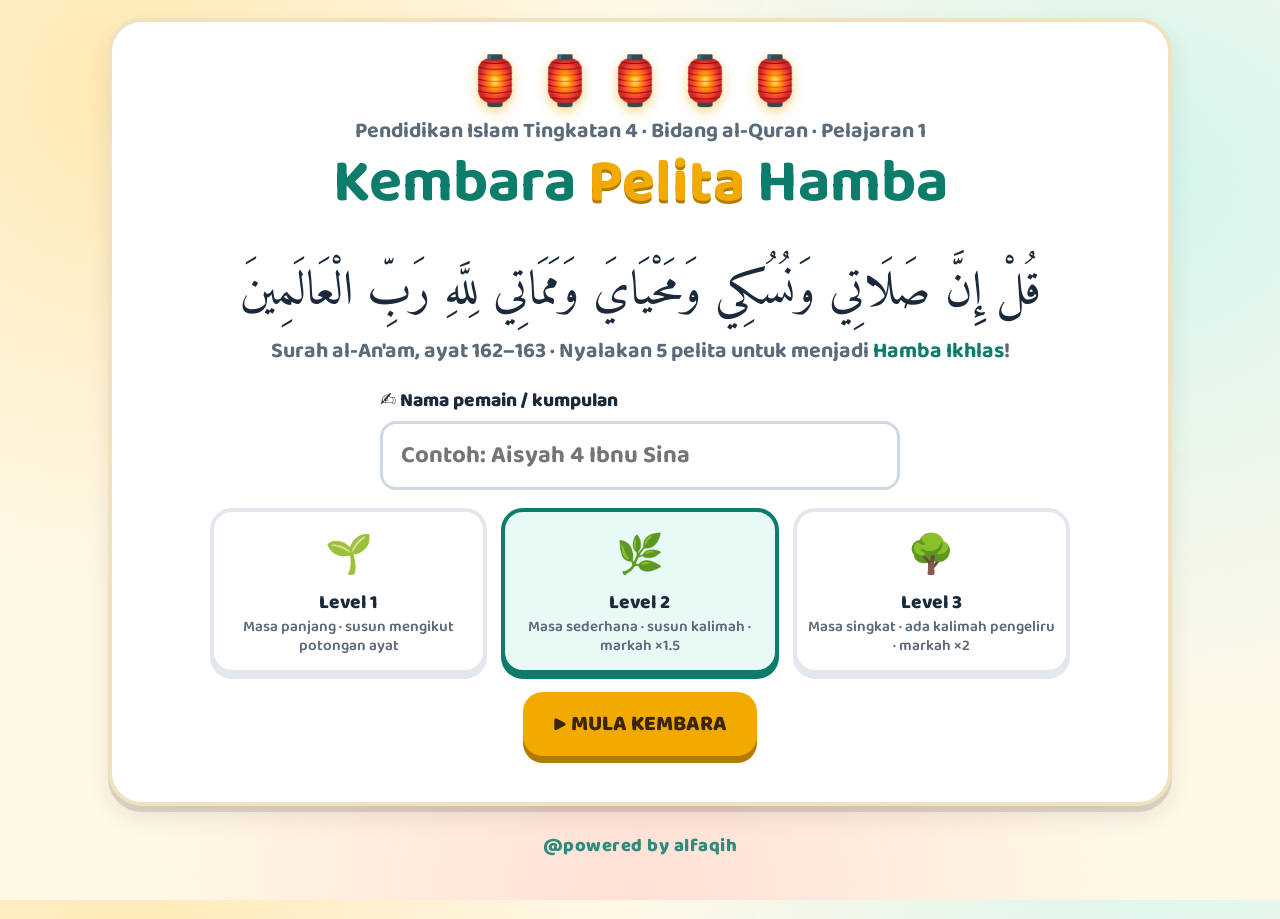
==== p1/index.html @ 35ffc921 "Tambah game P1: Kembara Pelita Hamba (Surah al-An'am 162-163) Co-Authored-By: Claude Opus 5.5 <norep" ====
<!DOCTYPE html>
<html lang="ms">
<head>
<meta charset="UTF-8">
<meta name="viewport" content="width=device-width, initial-scale=1">
<title>Kembara Pelita Hamba – P1 Surah al-An'am 162-163</title>
<link rel="preconnect" href="https://fonts.googleapis.com">
<link rel="preconnect" href="https://fonts.gstatic.com" crossorigin>
<link href="https://fonts.googleapis.com/css2?family=Amiri+Quran&family=Amiri:wght@400;700&family=Baloo+2:wght@500;700;800&display=swap" rel="stylesheet">
<style>
:root{
  --bg:#FFF8E7; --ink:#1B2A3A; --teal:#0E7C6B; --teal2:#12A38C; --gold:#F2A900; --gold2:#FFD45C;
  --red:#E0473C; --green:#22A55A; --blue:#2D6CDF; --purple:#7B4FD6; --card:#FFFFFF; --muted:#5B6B7B;
  --shadow:0 6px 0 rgba(0,0,0,.12), 0 12px 24px rgba(0,0,0,.08);
}
*{box-sizing:border-box;-webkit-tap-highlight-color:transparent}
html,body{margin:0;height:100%}
body{
  font-family:'Baloo 2',system-ui,sans-serif; color:var(--ink); font-size:22px; line-height:1.35;
  background:
    radial-gradient(circle at 10% 10%, #FFE9B3 0, transparent 35%),
    radial-gradient(circle at 90% 20%, #D5F5EE 0, transparent 40%),
    radial-gradient(circle at 50% 100%, #FFE0D6 0, transparent 45%), var(--bg);
  min-height:100vh; overflow-x:hidden;
}
.ar{font-family:'Amiri Quran','Amiri',serif; direction:rtl; line-height:2.1}
button{font-family:inherit;cursor:pointer;border:none}
.wrap{max-width:1100px;margin:0 auto;padding:18px 18px 60px}
.screen{display:none;animation:pop .35s ease}
.screen.on{display:block}
@keyframes pop{from{opacity:0;transform:translateY(14px) scale(.98)}to{opacity:1;transform:none}}

/* HUD */
.hud{display:flex;gap:12px;align-items:center;justify-content:space-between;flex-wrap:wrap;
  background:var(--card);border-radius:22px;padding:10px 16px;box-shadow:var(--shadow);margin-bottom:18px;border:3px solid #F0E2BF}
.hud .chip{display:flex;align-items:center;gap:8px;font-weight:800;font-size:1.05rem;background:#FFF3D1;border-radius:14px;padding:6px 14px}
.hud .chip.t{background:#DDF6F1;color:var(--teal)}
.iconbtn{background:#EEF2F6;border-radius:14px;padding:8px 14px;font-size:1.05rem;font-weight:700;color:var(--ink)}
.iconbtn:hover{background:#E2E8EF}

/* Big buttons */
.btn{display:inline-flex;align-items:center;justify-content:center;gap:10px;font-size:1.35rem;font-weight:800;
  padding:14px 30px;border-radius:20px;color:#fff;background:var(--teal);box-shadow:0 7px 0 #075B4E;transition:transform .1s, box-shadow .1s;min-height:64px}
.btn:active{transform:translateY(5px);box-shadow:0 2px 0 #075B4E}
.btn.gold{background:var(--gold);color:#3A2600;box-shadow:0 7px 0 #B07B00}
.btn.gold:active{box-shadow:0 2px 0 #B07B00}
.btn.ghost{background:#fff;color:var(--teal);box-shadow:0 7px 0 #CFE3DF;border:3px solid var(--teal)}
.btn:disabled{opacity:.45;cursor:not-allowed}

/* Title */
.title-card{text-align:center;background:var(--card);border-radius:34px;padding:30px 22px;box-shadow:var(--shadow);border:4px solid #F0E2BF;position:relative;overflow:hidden}
.title-card h1{font-size:clamp(2.2rem,6vw,3.8rem);margin:.1em 0;line-height:1.05;color:var(--teal)}
.title-card h1 span{color:var(--gold);text-shadow:0 3px 0 #B07B00}
.title-card .sub{font-size:1.35rem;color:var(--muted);font-weight:700}
.title-card .ayah{font-size:clamp(2rem,4.8vw,3rem);color:var(--ink);margin:10px 0}
.lanterns{font-size:3rem;letter-spacing:10px;filter:drop-shadow(0 4px 6px rgba(242,169,0,.5))}
.field{margin:20px auto 6px;max-width:520px;text-align:left}
.field label{font-weight:800;font-size:1.2rem}
.field input{width:100%;font-size:1.5rem;font-family:inherit;padding:12px 18px;border-radius:16px;border:3px solid #CFD8E3;margin-top:6px;font-weight:700}
.field input:focus{outline:none;border-color:var(--teal)}
.diffs{display:grid;grid-template-columns:repeat(3,1fr);gap:14px;margin:18px auto;max-width:860px}
.diff{background:#fff;border:4px solid #E3E8EE;border-radius:22px;padding:14px 10px;text-align:center;font-weight:800;font-size:1.2rem;color:var(--ink);box-shadow:0 5px 0 #E3E8EE}
.diff .em{font-size:2.4rem;display:block}
.diff small{display:block;font-weight:600;color:var(--muted);font-size:.95rem;line-height:1.25}
.diff.sel{border-color:var(--teal);background:#E7FAF6;box-shadow:0 5px 0 var(--teal)}
@media(max-width:640px){.diffs{grid-template-columns:1fr}}

/* Map */
.map{position:relative;background:linear-gradient(180deg,#E9FBF7,#FFF5DA);border-radius:34px;box-shadow:var(--shadow);border:4px solid #F0E2BF;padding:20px;min-height:560px;overflow:hidden}
.map h2{text-align:center;margin:0 0 4px;font-size:2rem;color:var(--teal)}
.map .hint{text-align:center;color:var(--muted);font-weight:700;margin:0 0 8px}
.map svg.path{position:absolute;inset:0;width:100%;height:100%;pointer-events:none}
.nodes{position:relative;height:470px}
.node{position:absolute;transform:translate(-50%,-50%);display:flex;flex-direction:column;align-items:center;gap:4px;background:none;color:var(--ink);width:170px}
.node .orb{width:104px;height:104px;border-radius:50%;display:grid;place-items:center;font-size:3rem;background:#fff;border:5px solid #CBD5E1;box-shadow:0 6px 0 #CBD5E1;transition:transform .2s}
.node:hover .orb{transform:scale(1.07)}
.node.open .orb{border-color:var(--gold);box-shadow:0 6px 0 #B07B00, 0 0 0 10px rgba(242,169,0,.18);animation:breathe 2s infinite}
.node.done .orb{border-color:var(--teal);box-shadow:0 6px 0 #075B4E, 0 0 30px 8px rgba(255,212,92,.85);background:radial-gradient(circle,#FFF4C2,#FFD45C)}
.node.lock{opacity:.55;cursor:not-allowed}
.node .nm{font-weight:800;font-size:1.05rem;background:#fff;padding:2px 12px;border-radius:12px;box-shadow:0 3px 0 rgba(0,0,0,.08);text-align:center;line-height:1.2}
.node .st{font-size:1.25rem;letter-spacing:2px;color:var(--gold);text-shadow:0 2px 0 #B07B00;min-height:1.4em}
@keyframes breathe{50%{box-shadow:0 6px 0 #B07B00, 0 0 0 18px rgba(242,169,0,.08)}}
.mapbar{display:flex;gap:12px;justify-content:center;flex-wrap:wrap;margin-top:16px}

/* Panels */
.panel{background:var(--card);border-radius:30px;box-shadow:var(--shadow);border:4px solid #F0E2BF;padding:24px}
.panel h2{margin:0 0 6px;font-size:2rem;color:var(--teal)}
.lvhead{display:flex;justify-content:space-between;align-items:center;gap:10px;flex-wrap:wrap;margin-bottom:12px}
.lvhead .tag{background:var(--teal);color:#fff;border-radius:14px;padding:4px 14px;font-weight:800}
.prog{flex:1;min-width:160px;height:20px;background:#EEF2F6;border-radius:12px;overflow:hidden}
.prog>i{display:block;height:100%;background:linear-gradient(90deg,var(--teal2),var(--gold));width:0;transition:width .3s}
.timer{height:16px;border-radius:10px;background:#EEF2F6;overflow:hidden;margin:6px 0 14px}
.timer>i{display:block;height:100%;background:var(--green);width:100%}
.timer.warn>i{background:var(--red)}
.combo{font-weight:800;color:#C2410C;font-size:1.2rem}
.lives{font-size:1.6rem;letter-spacing:3px}

/* Level 1 */
.target{direction:rtl;display:flex;flex-wrap:wrap;gap:10px;justify-content:center;min-height:110px;padding:14px;border-radius:22px;background:#F2FBF9;border:3px dashed var(--teal2);margin:10px 0 18px}
.slot{min-width:80px;min-height:78px;border-radius:16px;border:3px dashed #A7D9CF;display:grid;place-items:center;padding:0 10px}
.slot.fill{border:3px solid var(--teal);background:#fff;animation:pop .25s}
.pool{direction:rtl;display:flex;flex-wrap:wrap;gap:12px;justify-content:center}
.tile{font-family:'Amiri Quran','Amiri',serif;font-size:clamp(1.8rem,4vw,2.6rem);background:#fff;color:var(--ink);border:3px solid #E3D6B3;border-radius:18px;padding:4px 18px;box-shadow:0 6px 0 #E3D6B3;min-height:78px;line-height:1.9}
.tile:active{transform:translateY(4px);box-shadow:0 2px 0 #E3D6B3}
.tile.used{visibility:hidden}
.shake{animation:shake .4s}
@keyframes shake{20%,60%{transform:translateX(-10px)}40%,80%{transform:translateX(10px)}}
.wrongflash{background:#FFE1DE!important;border-color:var(--red)!important}
.meaning{background:#FFF3D1;border-radius:18px;padding:14px 18px;font-weight:700;font-size:1.3rem;text-align:center;margin-top:12px}

/* Level 2 memory */
.grid{display:grid;grid-template-columns:repeat(4,1fr);gap:14px}
@media(max-width:760px){.grid{grid-template-columns:repeat(3,1fr)}}
.mcard{perspective:900px;min-height:150px;background:none;padding:0}
.mcard .in{position:relative;width:100%;height:100%;min-height:150px;transition:transform .45s;transform-style:preserve-3d}
.mcard.flip .in{transform:rotateY(180deg)}
.mcard .f,.mcard .b{position:absolute;inset:0;border-radius:20px;backface-visibility:hidden;display:grid;place-items:center;padding:8px;box-shadow:0 6px 0 rgba(0,0,0,.12)}
.mcard .f{background:linear-gradient(135deg,var(--teal),#0B5E52);color:var(--gold2);font-size:3rem;border:4px solid #0B5E52}
.mcard .b{transform:rotateY(180deg);background:#fff;border:4px solid #E3D6B3;color:var(--ink);text-align:center}
.mcard .b.ar{font-size:clamp(1.5rem,3vw,2.1rem)}
.mcard .b.ms{font-size:clamp(1rem,1.9vw,1.2rem);font-weight:800;line-height:1.25}
.mcard.match .b{background:#E5F8EC;border-color:var(--green);animation:glow 1s}
@keyframes glow{50%{box-shadow:0 0 0 10px rgba(34,165,90,.25)}}

/* Quiz */
.qbox{background:#F6F9FC;border-radius:24px;padding:20px;border:3px solid #E3E8EE;margin-bottom:16px;text-align:center}
.qbox .q{font-size:clamp(1.4rem,3vw,1.9rem);font-weight:800}
.qbox .qa{font-size:clamp(2rem,5vw,3.2rem);margin-top:8px}
.blank{display:inline-block;min-width:110px;border-bottom:5px solid var(--gold);margin:0 6px;color:var(--gold)}
.opts{display:grid;grid-template-columns:1fr 1fr;gap:14px}
@media(max-width:640px){.opts{grid-template-columns:1fr}}
.opt{background:#fff;border:4px solid #DCE3EA;border-radius:20px;padding:14px 18px;font-size:clamp(1.2rem,2.4vw,1.5rem);font-weight:800;color:var(--ink);box-shadow:0 6px 0 #DCE3EA;text-align:left;display:flex;gap:12px;align-items:center;min-height:76px}
.opt .k{flex:none;width:44px;height:44px;border-radius:12px;display:grid;place-items:center;color:#fff;font-size:1.3rem}
.opt:nth-child(1) .k{background:var(--blue)}.opt:nth-child(2) .k{background:var(--purple)}.opt:nth-child(3) .k{background:#D9480F}.opt:nth-child(4) .k{background:#0B7285}
.opt.ar{font-family:'Amiri Quran','Amiri',serif;font-size:clamp(1.8rem,4vw,2.5rem);justify-content:center;font-weight:400}
.opt.ar .k{font-family:'Baloo 2',sans-serif}
.opt.ok{background:#E5F8EC;border-color:var(--green);box-shadow:0 6px 0 var(--green)}
.opt.no{background:#FFE6E3;border-color:var(--red);box-shadow:0 6px 0 var(--red)}
.opt:disabled{cursor:default}
.tf{display:grid;grid-template-columns:1fr 1fr;gap:18px}
.tf .opt{justify-content:center;font-size:2rem;min-height:110px;color:#fff;border:none}
.tf .opt.b{background:var(--green);box-shadow:0 8px 0 #157A40}
.tf .opt.s{background:var(--red);box-shadow:0 8px 0 #A52A21}
.tf .opt.dim{opacity:.35}
.tf .opt.ring{outline:6px solid var(--gold);outline-offset:4px}
.feedback{margin-top:16px;border-radius:20px;padding:14px 18px;font-weight:700;font-size:1.2rem;display:none}
.feedback.show{display:block;animation:pop .3s}
.feedback.good{background:#E5F8EC;border:3px solid var(--green)}
.feedback.bad{background:#FFF0EE;border:3px solid var(--red)}
.center{text-align:center}
.mt{margin-top:16px}

/* Result */
.stars{font-size:4.2rem;letter-spacing:8px}
.stars span{display:inline-block;color:#D5DCE4;transition:.3s}
.stars span.on{color:var(--gold);text-shadow:0 4px 0 #B07B00;animation:starpop .5s both}
@keyframes starpop{0%{transform:scale(0) rotate(-90deg)}70%{transform:scale(1.35)}100%{transform:scale(1)}}
.bigscore{font-size:3rem;font-weight:800;color:var(--teal)}
.badge{display:inline-flex;align-items:center;gap:12px;background:linear-gradient(135deg,#FFF3D1,#FFE08A);border:3px solid var(--gold);border-radius:20px;padding:10px 20px;font-weight:800;font-size:1.25rem;margin:8px}
.badge .e{font-size:2.2rem}
.badges{display:flex;flex-wrap:wrap;justify-content:center}
.badge.lock{filter:grayscale(1);opacity:.45}

/* Review */
.rv{display:grid;grid-template-columns:1fr 1fr;gap:12px}
@media(max-width:700px){.rv{grid-template-columns:1fr}}
.rv .ar{font-size:2.2rem;text-align:center;background:#F2FBF9;border-radius:16px;padding:4px 10px}
.rv .ms{font-weight:700;font-size:1.2rem;display:flex;align-items:center;padding:6px 10px}
.inti{counter-reset:i;list-style:none;padding:0;display:grid;grid-template-columns:1fr 1fr;gap:10px}
@media(max-width:700px){.inti{grid-template-columns:1fr}}
.inti li{background:#FFF8E7;border-left:8px solid var(--gold);border-radius:14px;padding:10px 14px;font-weight:700;font-size:1.15rem}
.inti li::before{counter-increment:i;content:counter(i)". ";color:var(--teal);font-weight:800}

/* Certificate */
.cert{background:#fff;border-radius:30px;padding:30px;text-align:center;border:10px double var(--gold);box-shadow:var(--shadow);position:relative}
.cert h2{font-size:2.6rem;color:var(--teal);margin:0}
.cert .nm{font-size:clamp(2rem,6vw,3.4rem);font-weight:800;color:var(--ink);border-bottom:4px dotted var(--gold);display:inline-block;padding:0 20px;margin:8px 0}
.cert .rank{font-size:1.8rem;font-weight:800;color:#B07B00}
.lb{width:100%;border-collapse:collapse;font-size:1.15rem;margin-top:10px}
.lb th,.lb td{padding:8px;border-bottom:2px solid #EEF2F6;text-align:left}
.lb th{color:var(--muted)}

/* overlay toast */
.toast{position:fixed;left:50%;top:22%;transform:translate(-50%,-50%) scale(.6);font-size:clamp(2.4rem,7vw,4.4rem);font-weight:800;pointer-events:none;opacity:0;z-index:50;text-shadow:0 4px 0 rgba(0,0,0,.15);white-space:nowrap}
.toast.go{animation:toast 1s ease forwards}
@keyframes toast{0%{opacity:0;transform:translate(-50%,-50%) scale(.6)}25%{opacity:1;transform:translate(-50%,-50%) scale(1.1)}70%{opacity:1;transform:translate(-50%,-60%) scale(1)}100%{opacity:0;transform:translate(-50%,-90%) scale(.9)}}
#fx{position:fixed;inset:0;pointer-events:none;z-index:60}
.modal{position:fixed;inset:0;background:rgba(15,30,40,.55);display:none;place-items:center;z-index:40;padding:16px}
.modal.on{display:grid}
.pw{text-align:center;margin-top:28px;font-weight:800;font-size:1.15rem;color:var(--teal);letter-spacing:.5px;opacity:.85}
.modal .panel{max-width:820px;width:100%;max-height:90vh;overflow:auto}
</style>
</head>
<body>
<canvas id="fx"></canvas>
<div class="toast" id="toast"></div>

<div class="wrap">
  <!-- HUD -->
  <div class="hud" id="hud" style="display:none">
    <div class="chip">👤 <span id="hName">-</span></div>
    <div class="chip t" id="hDiff">-</div>
    <div class="chip">⭐ <span id="hStars">0</span>/15</div>
    <div class="chip">🏆 <span id="hScore">0</span></div>
    <div style="display:flex;gap:8px">
      <button class="iconbtn" id="sndBtn" title="Bunyi">🔊</button>
      <button class="iconbtn" id="homeBtn">🗺️ Peta</button>
    </div>
  </div>

  <!-- START -->
  <section class="screen on" id="sStart">
    <div class="title-card">
      <div class="lanterns">🏮🏮🏮🏮🏮</div>
      <div class="sub">Pendidikan Islam Tingkatan 4 · Bidang al-Quran · Pelajaran 1</div>
      <h1>Kembara <span>Pelita</span> Hamba</h1>
      <div class="ar ayah">قُلْ إِنَّ صَلَاتِي وَنُسُكِي وَمَحْيَايَ وَمَمَاتِي لِلَّهِ رَبِّ الْعَالَمِينَ</div>
      <div class="sub">Surah al-An'am, ayat 162–163 · Nyalakan 5 pelita untuk menjadi <b style="color:var(--teal)">Hamba Ikhlas</b>!</div>
      <div class="field">
        <label for="nameIn">✍️ Nama pemain / kumpulan</label>
        <input id="nameIn" maxlength="24" placeholder="Contoh: Aisyah 4 Ibnu Sina">
      </div>
      <div class="diffs" id="diffs">
        <button class="diff" data-d="H"><span class="em">🌱</span>Level 1<small>Masa panjang · susun mengikut potongan ayat</small></button>
        <button class="diff sel" data-d="S"><span class="em">🌿</span>Level 2<small>Masa sederhana · susun kalimah · markah ×1.5</small></button>
        <button class="diff" data-d="C"><span class="em">🌳</span>Level 3<small>Masa singkat · ada kalimah pengeliru · markah ×2</small></button>
      </div>
      <button class="btn gold" id="startBtn">▶ MULA KEMBARA</button>
      <div class="mt"><button class="btn ghost" id="resumeBtn" style="display:none">↻ Sambung permainan lama</button></div>
    </div>
  </section>

  <!-- MAP -->
  <section class="screen" id="sMap">
    <div class="map">
      <h2>🗺️ Peta Kembara Pelita</h2>
      <p class="hint">Sentuh pelita yang bercahaya untuk bermula. Dapat sekurang-kurangnya ⭐ untuk buka pelita seterusnya.</p>
      <svg class="path" viewBox="0 0 1000 600" preserveAspectRatio="none">
        <path d="M120 470 C 260 470, 260 300, 330 300 S 470 470, 520 470 S 640 170, 690 200 S 880 360, 880 160" fill="none" stroke="#F2A900" stroke-width="14" stroke-linecap="round" stroke-dasharray="4 26" opacity=".7"/>
      </svg>
      <div class="nodes" id="nodes"></div>
    </div>
    <div class="mapbar">
      <button class="btn ghost" id="reviewBtn">📖 Ulang Kaji Ayat</button>
      <button class="btn gold" id="certBtn" style="display:none">🎖️ Lihat Sijil</button>
      <button class="btn ghost" id="lbBtn">🏅 Papan Juara</button>
    </div>
  </section>

  <!-- INTRO -->
  <section class="screen" id="sIntro">
    <div class="panel center">
      <div style="font-size:4.5rem" id="iEmoji">🏮</div>
      <h2 id="iTitle">-</h2>
      <p style="font-size:1.35rem;font-weight:700;max-width:760px;margin:8px auto" id="iDesc">-</p>
      <div class="meaning" id="iRule" style="max-width:760px;margin:12px auto">-</div>
      <div class="mt" style="display:flex;gap:14px;justify-content:center;flex-wrap:wrap">
        <button class="btn ghost" onclick="go('sMap')">◀ Kembali</button>
        <button class="btn gold" id="iGo">▶ MULA!</button>
      </div>
    </div>
  </section>

  <!-- PLAY -->
  <section class="screen" id="sPlay">
    <div class="panel" id="play"></div>
  </section>

  <!-- RESULT -->
  <section class="screen" id="sResult">
    <div class="panel center">
      <h2 id="rTitle">Pelita Menyala!</h2>
      <div class="stars" id="rStars"><span>★</span><span>★</span><span>★</span></div>
      <div class="bigscore">+<span id="rScore">0</span> markah</div>
      <p style="font-weight:700;font-size:1.25rem" id="rAcc">-</p>
      <div class="badges" id="rBadge"></div>
      <p class="meaning" id="rMsg" style="max-width:760px;margin:12px auto">-</p>
      <div class="mt" style="display:flex;gap:14px;justify-content:center;flex-wrap:wrap">
        <button class="btn ghost" id="rRetry">↻ Cuba Lagi</button>
        <button class="btn gold" id="rNext">🗺️ Ke Peta</button>
      </div>
    </div>
  </section>

  <!-- CERT -->
  <section class="screen" id="sCert">
    <div class="cert">
      <div class="lanterns">🏮🏮🏮🏮🏮</div>
      <h2>SIJIL HAMBA IKHLAS</h2>
      <p style="font-size:1.3rem;font-weight:700;margin:6px 0">Dengan ini diakui bahawa</p>
      <div class="nm" id="cName">-</div>
      <p style="font-size:1.3rem;font-weight:700">telah menyalakan kelima-lima pelita<br>Pelajaran 1: Surah al-An'am, ayat 162–163</p>
      <div class="rank" id="cRank">-</div>
      <div class="stars" id="cStars" style="font-size:3rem"></div>
      <div class="bigscore"><span id="cScore">0</span> markah</div>
      <div class="badges" id="cBadges"></div>
      <div class="ar" style="font-size:2rem;margin-top:8px">اللَّهُمَّ أَعِنِّي عَلَى ذِكْرِكَ وَشُكْرِكَ وَحُسْنِ عِبَادَتِكَ</div>
      <p style="font-weight:700;color:var(--muted)">“Ya Allah, bantulah aku untuk mengingati-Mu, mensyukuri-Mu dan beribadat kepada-Mu dengan baik.” (Riwayat Abu Daud)</p>
      <div class="mt" style="display:flex;gap:14px;justify-content:center;flex-wrap:wrap">
        <button class="btn ghost" onclick="go('sMap')">🗺️ Ke Peta</button>
        <button class="btn gold" id="newGame">🔁 Pemain Baharu</button>
      </div>
    </div>
  </section>
  <footer class="pw">@powered by alfaqih</footer>
</div>

<!-- Review modal -->
<div class="modal" id="mReview"><div class="panel">
  <div class="lvhead"><h2>📖 Ulang Kaji: Surah al-An'am 162–163</h2><button class="iconbtn" onclick="closeM('mReview')">✖ Tutup</button></div>
  <div class="rv" id="rvList"></div>
  <h2 class="mt" style="font-size:1.6rem">💡 Inti Sari Ayat</h2>
  <ol class="inti" id="intiList"></ol>
  <h2 class="mt" style="font-size:1.6rem">🔭 Spektrum Ilmu</h2>
  <p style="font-weight:700">• Sunat membaca <b>doa iftitah</b> dalam solat. Saidina <b>Ali bin Abu Talib</b> meriwayatkan bahawa Rasulullah ﷺ membaca doa yang mengandungi ayat ini apabila berdiri untuk solat (Riwayat Muslim).<br>
  • <b>Ibnu Umar</b> meriwayatkan seorang sahabat mengucapkan <span class="ar" style="font-size:1.4rem">اللهُ أَكْبَرُ كَبِيرًا، وَالْحَمْدُ لِلَّهِ كَثِيرًا، وَسُبْحَانَ اللهِ بُكْرَةً وَأَصِيلًا</span> lalu Rasulullah ﷺ bersabda: “Pintu-pintu langit dibuka kerana kalimah itu.” Ibnu Umar tidak pernah meninggalkannya sejak itu (Riwayat Muslim).</p>
  <h2 class="mt" style="font-size:1.6rem">🤲 Amalan</h2>
  <p style="font-weight:700">Doa supaya ditetapkan iman: <span class="ar" style="font-size:1.6rem">اللَّهُمَّ أَعِنِّي عَلَى ذِكْرِكَ وَشُكْرِكَ وَحُسْنِ عِبَادَتِكَ</span><br>“Ya Allah, bantulah aku untuk mengingati-Mu, mensyukuri-Mu dan beribadat kepada-Mu dengan baik.” (Riwayat Abu Daud)</p>
</div></div>

<!-- Leaderboard modal -->
<div class="modal" id="mLb"><div class="panel">
  <div class="lvhead"><h2>🏅 Papan Juara (peranti ini)</h2><button class="iconbtn" onclick="closeM('mLb')">✖ Tutup</button></div>
  <table class="lb"><thead><tr><th>#</th><th>Nama</th><th>Level</th><th>⭐</th><th>Markah</th></tr></thead><tbody id="lbBody"></tbody></table>
  <p style="color:var(--muted);font-weight:600">Papan juara disimpan dalam pelayar peranti ini sahaja.</p>
</div></div>

<script>
/* ================== KANDUNGAN (Buku Teks PI Tingkatan 4, Pelajaran 1) ================== */
const POT = [
  {ar:'قُلْ إِنَّ صَلَاتِي وَنُسُكِي', ms:'Katakanlah: Sesungguhnya solatku dan ibadatku', ay:162},
  {ar:'وَمَحْيَايَ وَمَمَاتِي', ms:'hidupku dan matiku', ay:162},
  {ar:'لِلَّهِ رَبِّ الْعَالَمِينَ', ms:'hanyalah untuk Allah, Tuhan yang mentadbir sekalian alam', ay:162},
  {ar:'لَا شَرِيكَ لَهُ', ms:'Tiadalah sekutu bagi-Nya', ay:163},
  {ar:'وَبِذَٰلِكَ أُمِرْتُ', ms:'dan dengan yang demikian sahaja aku diperintahkan', ay:163},
  {ar:'وَأَنَا أَوَّلُ الْمُسْلِمِينَ', ms:'dan aku ialah orang Islam yang awal pertama berserah diri kepada Allah', ay:163},
];
const AYAT = {
  162:{words:['قُلْ','إِنَّ','صَلَاتِي','وَنُسُكِي','وَمَحْيَايَ','وَمَمَاتِي','لِلَّهِ','رَبِّ','الْعَالَمِينَ'], decoy:['وَصِيَامِي','لِلنَّاسِ'],
       ms:'Katakanlah: Sesungguhnya solatku dan ibadatku, hidupku dan matiku hanyalah untuk Allah, Tuhan yang mentadbir sekalian alam.'},
  163:{words:['لَا','شَرِيكَ','لَهُ','وَبِذَٰلِكَ','أُمِرْتُ','وَأَنَا','أَوَّلُ','الْمُسْلِمِينَ'], decoy:['وَلَدَ','الْمُؤْمِنِينَ'],
       ms:'Tiadalah sekutu bagi-Nya; dan dengan yang demikian sahaja aku diperintahkan, dan aku ialah orang Islam yang awal pertama berserah diri kepada Allah.'}
};
const INTI = [
  'Solat ialah tunggak kepada segala amalan seseorang Muslim.',
  'Segala ibadat yang dilakukan perlu mengikut syariat Nabi Muhammad ﷺ.',
  'Kehidupan di dunia perlu dipenuhi dengan melaksanakan perintah Allah dan Rasulullah ﷺ supaya bahagia di dunia dan di akhirat.',
  'Menyerahkan segala urusan kehidupan dan selepas kematian kepada Allah.',
  'Keikhlasan ialah faktor utama segala ibadat diterima oleh Allah.',
  'Umat Islam wajib menjauhi syirik kerana syirik merupakan larangan Allah.',
  'Umat Islam wajib memohon hajat kepada Allah kerana Dia ialah Tuhan sekalian alam.'
];
const TF = [
  {t:'Solat ialah tunggak kepada segala amalan seseorang Muslim.',a:true,ex:'Benar – inti sari pertama ayat ini.'},
  {t:'Segala ibadat perlu dilakukan mengikut syariat Nabi Muhammad ﷺ.',a:true,ex:'Benar – ibadat mesti mengikut cara yang diajar oleh Rasulullah ﷺ.'},
  {t:'Ibadat boleh dilakukan mengikut cara sendiri asalkan niatnya baik.',a:false,ex:'Salah – ibadat perlu mengikut syariat Nabi Muhammad ﷺ.'},
  {t:'Kehidupan di dunia perlu dipenuhi dengan melaksanakan perintah Allah dan Rasul supaya bahagia di dunia dan akhirat.',a:true,ex:'Benar – inti sari ketiga.'},
  {t:'Keikhlasan tidak penting asalkan ibadat dilakukan dengan banyak.',a:false,ex:'Salah – keikhlasan ialah faktor utama ibadat diterima oleh Allah.'},
  {t:'Umat Islam wajib menjauhi syirik kerana syirik merupakan larangan Allah.',a:true,ex:'Benar – “لَا شَرِيكَ لَهُ”: tiada sekutu bagi-Nya.'},
  {t:'Seseorang boleh memohon hajat kepada selain Allah jika dalam keadaan terdesak.',a:false,ex:'Salah – umat Islam wajib memohon hajat kepada Allah, Tuhan sekalian alam.'},
  {t:'Kita perlu menyerahkan segala urusan kehidupan dan selepas kematian kepada Allah.',a:true,ex:'Benar – “hidupku dan matiku hanyalah untuk Allah”.'},
  {t:'Ayat 162–163 Surah al-An\'am terkandung dalam doa iftitah yang dibaca dalam solat.',a:true,ex:'Benar – rujuk Spektrum Ilmu: sunat membaca doa iftitah dalam solat.'},
  {t:'Ayat ini menyatakan hidup dan mati manusia adalah untuk mengejar harta dunia.',a:false,ex:'Salah – hidup dan mati hanyalah untuk Allah, Tuhan sekalian alam.'},
  {t:'Hadis tentang doa iftitah dalam Spektrum Ilmu diriwayatkan oleh Saidina Ali bin Abu Talib.',a:true,ex:'Benar – riwayat Ali bin Abu Talib (Riwayat Muslim).'},
  {t:'“لَا شَرِيكَ لَهُ” bermaksud “Tuhan yang mentadbir sekalian alam”.',a:false,ex:'Salah – maksudnya “Tiadalah sekutu bagi-Nya”.'},
];
const FILL = [
  {pre:'قُلْ إِنَّ صَلَاتِي وَ',post:'',a:'نُسُكِي',o:['نُسُكِي','صِيَامِي','مَالِي','عِلْمِي'],h:'…solatku dan ibadatku'},
  {pre:'قُلْ إِنَّ',post:'وَنُسُكِي',a:'صَلَاتِي',o:['صَلَاتِي','زَكَاتِي','دُعَائِي','قِرَاءَتِي'],h:'Sesungguhnya solatku…'},
  {pre:'وَمَحْيَايَ وَ',post:'',a:'مَمَاتِي',o:['مَمَاتِي','حَيَاتِي','مَنَامِي','مَالِي'],h:'hidupku dan matiku'},
  {pre:'لِلَّهِ',post:'الْعَالَمِينَ',a:'رَبِّ',o:['رَبِّ','مَلِكِ','إِلَٰهِ','نُورِ'],h:'Tuhan yang mentadbir sekalian alam'},
  {pre:'لَا',post:'لَهُ',a:'شَرِيكَ',o:['شَرِيكَ','وَلَدَ','مِثْلَ','كُفُوًا'],h:'Tiadalah sekutu bagi-Nya'},
  {pre:'وَبِذَٰلِكَ',post:'',a:'أُمِرْتُ',o:['أُمِرْتُ','أُرْسِلْتُ','خُلِقْتُ','هُدِيتُ'],h:'aku diperintahkan'},
  {pre:'وَأَنَا أَوَّلُ',post:'',a:'الْمُسْلِمِينَ',o:['الْمُسْلِمِينَ','الْمُؤْمِنِينَ','الصَّالِحِينَ','الْمُتَّقِينَ'],h:'orang Islam yang awal pertama'},
  {pre:'',post:'رَبِّ الْعَالَمِينَ',a:'لِلَّهِ',o:['لِلَّهِ','لِلنَّاسِ','لِلدُّنْيَا','لِنَفْسِي'],h:'hanyalah untuk Allah'},
];
const BOSS = [
  {q:'Surah al-An\'am ialah surah yang ke berapa dalam al-Quran?',o:['Ke-6','Ke-5','Ke-7','Ke-18'],a:0,ex:'Surah al-An\'am ialah surah ke-6 (al-An\'am, 6: 162–163).'},
  {q:'Siapakah yang meriwayatkan hadis Rasulullah ﷺ membaca doa iftitah yang mengandungi ayat ini?',o:['Abu Hurairah','Ali bin Abu Talib','Anas bin Malik','Abu Darda\''],a:1,ex:'Saidina Ali bin Abu Talib (Riwayat Muslim).'},
  {q:'Menurut hadis Ibnu Umar, apakah yang berlaku kerana kalimah “Allahu akbar kabira, walhamdulillahi kathira…”?',o:['Hujan turun dengan lebat','Dosa diampunkan serta-merta','Pintu-pintu langit dibuka','Malaikat turun ke bumi'],a:2,ex:'Rasulullah ﷺ bersabda: pintu-pintu langit dibuka kerana kalimah itu.'},
  {q:'Apakah maksud doa “اللَّهُمَّ أَعِنِّي عَلَى ذِكْرِكَ وَشُكْرِكَ وَحُسْنِ عِبَادَتِكَ”?',o:['Ya Allah, ampunkanlah dosaku dan dosa ibu bapaku','Ya Allah, bantulah aku untuk mengingati-Mu, mensyukuri-Mu dan beribadat kepada-Mu dengan baik','Ya Allah, berilah aku rezeki yang halal','Ya Allah, masukkanlah aku ke dalam syurga'],a:1,ex:'Doa supaya ditetapkan iman (Riwayat Abu Daud).'},
  {q:'Apakah faktor utama segala ibadat diterima oleh Allah?',o:['Bilangan ibadat yang banyak','Pujian daripada orang lain','Keikhlasan','Pakaian yang mahal'],a:2,ex:'Keikhlasan ialah faktor utama segala ibadat diterima oleh Allah.'},
  {q:'Situasi: Hakim bersolat dengan khusyuk hanya apabila cikgu melihatnya. Sikap ini bertentangan dengan pengajaran ayat kerana…',o:['Ibadat mesti dilakukan secara ikhlas kerana Allah','Solat mesti dilakukan di masjid sahaja','Solat boleh ditinggalkan jika tiada orang melihat','Solat hanya wajib di sekolah'],a:0,ex:'“Solatku… hanyalah untuk Allah” – ibadat untuk Allah, bukan untuk dipuji manusia.'},
  {q:'Situasi: Seorang lelaki meminta nombor ekor di kubur yang dianggap keramat. Perbuatan ini…',o:['Dibolehkan jika niat baik','Termasuk syirik yang dilarang Allah','Hanya makruh','Satu amalan sunat'],a:1,ex:'Umat Islam wajib menjauhi syirik dan memohon hajat hanya kepada Allah.'},
  {q:'Situasi: Keluarga Aina bercuti di pantai ketika masuk waktu Zohor. Apakah tindakan terbaik?',o:['Tunaikan solat walau di mana berada','Tinggalkan solat kerana bercuti','Qada solat minggu depan','Solat apabila sampai di rumah sahaja'],a:0,ex:'Solat ialah satu kewajipan – tunaikan solat walau di mana berada.'},
  {q:'Hukum tajwid pada kalimah “إِنَّ”:',o:['Izhar halqi','Ghunnah musyaddadah','Qalqalah sughra','Idgham bila ghunnah'],a:1,ex:'Nun bersyaddah – dengung 2 harakat (ghunnah musyaddadah).'},
  {q:'Bacaan apabila berhenti (waqaf) pada kalimah “الْعَالَمِينَ”:',o:['Mad wajib muttasil','Mad jaiz munfasil','Mad ‘arid lissukun','Mad lazim kalimi'],a:2,ex:'Huruf mad diikuti huruf yang disukunkan kerana waqaf – mad ‘arid lissukun.'},
  {q:'Lafaz Allah dalam “لِلَّهِ” dibaca…',o:['Tebal (tafkhim) kerana sebelumnya baris atas','Nipis (tarqiq) kerana sebelumnya baris bawah','Tebal kerana sebelumnya baris hadapan','Dengung kerana ada syaddah'],a:1,ex:'Lam jalalah didahului baris bawah (kasrah) – dibaca nipis.'},
  {q:'Frasa “وَأَنَا أَوَّلُ الْمُسْلِمِينَ” bermaksud…',o:['Dan aku ialah orang Islam yang awal pertama berserah diri kepada Allah','Dan aku ialah orang yang paling kaya','Dan aku diperintahkan berjihad','Dan aku ialah nabi yang terakhir'],a:0,ex:'Maksud ayat 163 dalam buku teks.'},
  {q:'Apakah kesan sikap menyerahkan hidup dan mati kepada Allah dalam kehidupan seorang pelajar?',o:['Malas berusaha kerana semuanya takdir','Berusaha bersungguh-sungguh dan bertawakal kepada Allah','Tidak peduli tentang solat','Hanya beribadat ketika peperiksaan'],a:1,ex:'Hidup dipenuhi dengan perintah Allah supaya bahagia di dunia dan akhirat.'},
];

/* ================== TETAPAN ================== */
const DIFF = {
  H:{label:'Level 1',emo:'🌱',mult:1,time:25,preview:5000,opts:3,lives:4},
  S:{label:'Level 2',emo:'🌿',mult:1.5,time:18,preview:3000,opts:3,lives:3},
  C:{label:'Level 3',emo:'🌳',mult:2,time:12,preview:1500,opts:4,lives:3},
};
const LEVELS = [
  {id:0,emo:'🧩',name:'Pelita Bacaan',title:'Pelita 1: Susun Ayat',x:12,y:80,
   desc:'Susun kalimah ayat 162 dan 163 mengikut tertib yang betul. Sentuh kalimah dari KANAN ke KIRI seperti membaca al-Quran.',
   rule:'✅ Betul = +30 markah · ❌ Salah = −15 · ⏱️ Cepat siap = bonus masa',badge:{e:'📜',n:'Penyusun Ayat'}},
  {id:1,emo:'🃏',name:'Pelita Makna',title:'Pelita 2: Padan Makna',x:33,y:50,
   desc:'Ingat kedudukan kad, kemudian padankan setiap potongan ayat dengan maksudnya.',
   rule:'🧠 Kad akan ditunjukkan sekejap. Lagi sedikit cubaan = lagi banyak markah!',badge:{e:'🧠',n:'Pakar Makna'}},
  {id:2,emo:'⚖️',name:'Pelita Inti Sari',title:'Pelita 3: Neraca Benar / Salah',x:52,y:80,
   desc:'Baca kenyataan tentang inti sari ayat. Tekan BENAR atau SALAH sebelum masa tamat!',
   rule:'🔥 Jawab betul berturut-turut untuk bonus kombo!',badge:{e:'⚖️',n:'Penimbang Hikmah'}},
  {id:3,emo:'✨',name:'Pelita Hafazan',title:'Pelita 4: Lengkapkan Ayat',x:70,y:30,
   desc:'Pilih kalimah yang tepat untuk melengkapkan potongan ayat. Uji hafazan anda!',
   rule:'⏱️ Lagi cepat menjawab = lagi tinggi bonus masa',badge:{e:'🌟',n:'Hafiz Muda'}},
  {id:4,emo:'🕌',name:'Menara Ikhlas',title:'Pelita 5: Cabaran Menara Ikhlas',x:88,y:24,
   desc:'Cabaran akhir! Soalan campuran: Spektrum Ilmu, amalan, tajwid dan situasi kehidupan.',
   rule:'❤️ Nyawa terhad – jika habis, cabaran tamat. Kombo berganda markah!',badge:{e:'🏮',n:'Hamba Ikhlas'}},
];

/* ================== KEADAAN ================== */
const KEY='pai4_p1_kembara_v1';
let S = fresh();
function fresh(){return {name:'',diff:'S',lv:LEVELS.map(()=>({stars:0,score:0}))}}
function save(){try{localStorage.setItem(KEY,JSON.stringify(S))}catch(e){}}
function load(){try{const v=JSON.parse(localStorage.getItem(KEY));if(v&&v.lv)return v}catch(e){}return null}
let sound=true;

/* ================== UTIL ================== */
const $=id=>document.getElementById(id);
const shuf=a=>{a=a.slice();for(let i=a.length-1;i>0;i--){const j=Math.random()*(i+1)|0;[a[i],a[j]]=[a[j],a[i]]}return a};
const totalStars=()=>S.lv.reduce((s,l)=>s+l.stars,0);
const totalScore=()=>S.lv.reduce((s,l)=>s+l.score,0);
function go(id){document.querySelectorAll('.screen').forEach(s=>s.classList.remove('on'));$(id).classList.add('on');
  $('hud').style.display = id==='sStart'?'none':'flex'; if(id==='sMap')renderMap(); updHud(); window.scrollTo({top:0,behavior:'smooth'}); stopTimer();}
function updHud(){$('hName').textContent=S.name||'-';$('hDiff').textContent=DIFF[S.diff].emo+' '+DIFF[S.diff].label;$('hStars').textContent=totalStars();$('hScore').textContent=totalScore()}
function closeM(id){$(id).classList.remove('on')}
function toast(txt,color){const t=$('toast');t.textContent=txt;t.style.color=color||'var(--teal)';t.classList.remove('go');void t.offsetWidth;t.classList.add('go')}

/* bunyi */
let AC=null;
function beep(type){ if(!sound)return; try{ AC=AC||new (window.AudioContext||window.webkitAudioContext)();
  const seq={ok:[[660,.08],[880,.12]],no:[[220,.18],[160,.2]],win:[[523,.1],[659,.1],[784,.1],[1046,.3]],tap:[[520,.05]],star:[[988,.12]]}[type]||[[440,.1]];
  let t=AC.currentTime; seq.forEach(([f,d])=>{const o=AC.createOscillator(),g=AC.createGain();o.type=type==='no'?'sawtooth':'triangle';o.frequency.value=f;
    g.gain.setValueAtTime(.18,t);g.gain.exponentialRampToValueAtTime(.001,t+d);o.connect(g);g.connect(AC.destination);o.start(t);o.stop(t+d+.02);t+=d*.9});
 }catch(e){} }

/* confetti */
const cv=$('fx'),cx=cv.getContext('2d');let parts=[];
function rs(){cv.width=innerWidth;cv.height=innerHeight}addEventListener('resize',rs);rs();
function confetti(n=140){const cols=['#F2A900','#0E7C6B','#E0473C','#2D6CDF','#7B4FD6','#22A55A'];
  for(let i=0;i<n;i++)parts.push({x:innerWidth/2,y:innerHeight*.35,vx:(Math.random()-.5)*16,vy:Math.random()*-14-4,r:Math.random()*8+5,c:cols[i%cols.length],a:Math.random()*6,life:120+Math.random()*60});
  if(parts.length===n)loop()}
function loop(){cx.clearRect(0,0,cv.width,cv.height);parts.forEach(p=>{p.vy+=.35;p.x+=p.vx;p.y+=p.vy;p.a+=.2;p.life--;cx.save();cx.translate(p.x,p.y);cx.rotate(p.a);cx.fillStyle=p.c;cx.fillRect(-p.r/2,-p.r/3,p.r,p.r*.6);cx.restore()});
  parts=parts.filter(p=>p.life>0&&p.y<cv.height+40);if(parts.length)requestAnimationFrame(loop);else cx.clearRect(0,0,cv.width,cv.height)}

/* timer */
let tmr=null;
function startTimer(sec,onEnd,el){stopTimer();const start=performance.now();const bar=el.querySelector('i');
  tmr=setInterval(()=>{const left=sec-(performance.now()-start)/1000;const p=Math.max(0,left/sec);bar.style.width=(p*100)+'%';el.classList.toggle('warn',p<.3);
    if(left<=0){stopTimer();onEnd()}},80);
  return ()=>Math.max(0,sec-(performance.now()-start)/1000)}
function stopTimer(){if(tmr){clearInterval(tmr);tmr=null}}

/* ================== MULA ================== */
document.querySelectorAll('.diff').forEach(b=>b.onclick=()=>{document.querySelectorAll('.diff').forEach(x=>x.classList.remove('sel'));b.classList.add('sel');S.diff=b.dataset.d;beep('tap')});
$('startBtn').onclick=()=>{const n=$('nameIn').value.trim();if(!n){$('nameIn').classList.add('shake');$('nameIn').focus();setTimeout(()=>$('nameIn').classList.remove('shake'),400);return}
  const d=S.diff;S=fresh();S.name=n;S.diff=d;save();beep('win');go('sMap')};
$('nameIn').addEventListener('keydown',e=>{if(e.key==='Enter')$('startBtn').click()});
const old=load(); if(old&&old.name){$('resumeBtn').style.display='inline-flex';$('resumeBtn').textContent='↻ Sambung sebagai '+old.name;$('resumeBtn').onclick=()=>{S=old;go('sMap')}}
$('homeBtn').onclick=()=>go('sMap');
$('sndBtn').onclick=()=>{sound=!sound;$('sndBtn').textContent=sound?'🔊':'🔇'};
$('reviewBtn').onclick=()=>$('mReview').classList.add('on');
$('lbBtn').onclick=()=>{renderLb();$('mLb').classList.add('on')};
$('certBtn').onclick=showCert;
$('newGame').onclick=()=>{$('nameIn').value='';go('sStart')};

/* ulang kaji */
$('rvList').innerHTML=POT.map(p=>`<div class="ar">${p.ar}${p.ay===162&&p.ar.includes('الْعَالَمِينَ')?' ۝١٦٢':p.ar.includes('الْمُسْلِمِينَ')?' ۝١٦٣':''}</div><div class="ms">${p.ms}</div>`).join('');
$('intiList').innerHTML=INTI.map(t=>`<li>${t}</li>`).join('');

/* ================== PETA ================== */
function unlocked(i){return i===0||S.lv[i-1].stars>0}
function renderMap(){
  $('nodes').innerHTML=LEVELS.map((L,i)=>{const st=S.lv[i].stars,u=unlocked(i);const cls=st?'done':u?'open':'lock';
    return `<button class="node ${cls}" style="left:${L.x}%;top:${L.y}%" data-i="${i}">
      <div class="orb">${u?(st?'🏮':L.emo):'🔒'}</div><div class="nm">${L.name}</div>
      <div class="st">${st?'★'.repeat(st)+'☆'.repeat(3-st):''}</div></button>`}).join('');
  $('nodes').querySelectorAll('.node').forEach(b=>b.onclick=()=>{const i=+b.dataset.i;if(!unlocked(i)){b.classList.add('shake');beep('no');setTimeout(()=>b.classList.remove('shake'),400);return}beep('tap');intro(i)});
  $('certBtn').style.display=S.lv.every(l=>l.stars>0)?'inline-flex':'none';
}

/* ================== INTRO ================== */
let cur=0;
function intro(i){cur=i;const L=LEVELS[i];$('iEmoji').textContent=L.emo;$('iTitle').textContent=L.title;$('iDesc').textContent=L.desc;$('iRule').textContent=L.rule;$('iGo').onclick=()=>startLevel(i);go('sIntro')}
function startLevel(i){go('sPlay');[lvSusun,lvMemori,lvTF,lvFill,lvBoss][i]()}
function head(title,extra=''){return `<div class="lvhead"><span class="tag">${title}</span><div class="prog"><i id="pg"></i></div>${extra}</div>`}
function setProg(a,b){const p=$('pg');if(p)p.style.width=(a/b*100)+'%'}

/* ================== PELITA 1: SUSUN AYAT ================== */
function lvSusun(){
  const d=S.diff, m=DIFF[d].mult; let round=0, correct=0, wrong=0, score=0; const t0=performance.now();
  const rounds=[162,163].map(n=>{
    if(d==='H'){const parts=POT.filter(p=>p.ay===n).map(p=>p.ar);return{n,ans:parts,pool:parts.slice()}}
    const w=AYAT[n].words;return{n,ans:w,pool:d==='C'?w.concat(AYAT[n].decoy):w.slice()}});
  function draw(){
    const R=rounds[round];let pos=0;
    let pool=shuf(R.pool); if(pool.join()===R.pool.join())pool=shuf(R.pool);
    $('play').innerHTML=head('🧩 Susun Ayat '+R.n+' ('+(round+1)+'/2)')+
      `<p class="center" style="font-weight:800;font-size:1.3rem;margin:4px 0">Sentuh kalimah mengikut tertib bacaan (kanan ➜ kiri)</p>
       <div class="target" id="tg">${R.ans.map(()=>'<div class="slot"></div>').join('')}</div>
       <div class="pool" id="pl">${pool.map((w,k)=>`<button class="tile" data-w="${k}">${w}</button>`).join('')}</div>
       <div id="mn"></div>`;
    setProg(round,2);
    const slots=[...$('tg').children];
    $('pl').querySelectorAll('.tile').forEach(b=>b.onclick=()=>{
      const w=pool[+b.dataset.w];
      if(w===R.ans[pos]){slots[pos].textContent=w;slots[pos].classList.add('fill','tile');slots[pos].style.boxShadow='none';b.classList.add('used');pos++;correct++;score+=30*m;beep('ok');
        if(pos===R.ans.length){beep('win');confetti(60);$('pl').style.display='none';
          $('mn').innerHTML=`<div class="meaning">📖 ${AYAT[R.n].ms}</div><div class="center mt"><button class="btn gold" id="nx">${round===0?'Ayat seterusnya ▶':'Selesai ✔'}</button></div>`;
          $('nx').onclick=()=>{round++;round<2?draw():finish()}}
      }else{wrong++;score=Math.max(0,score-15);beep('no');b.classList.add('shake','wrongflash');setTimeout(()=>b.classList.remove('shake','wrongflash'),450)}
    });
  }
  function finish(){const sec=(performance.now()-t0)/1000;const limit=d==='H'?150:d==='S'?120:100;const bonus=Math.round(Math.max(0,limit-sec)*2*m);
    const acc=correct/(correct+wrong);result(0,Math.round(score+bonus),acc,`Tepat ${correct} / ${correct+wrong} sentuhan · Masa ${Math.round(sec)} saat · Bonus masa +${bonus}`)}
  draw();
}

/* ================== PELITA 2: PADAN MAKNA ================== */
function lvMemori(){
  const d=S.diff,m=DIFF[d].mult;let cards=[];POT.forEach((p,i)=>{cards.push({k:i,t:'ar',v:p.ar});cards.push({k:i,t:'ms',v:p.ms})});cards=shuf(cards);
  let open=[],found=0,tries=0,lock=true;
  $('play').innerHTML=head('🃏 Padan Makna',`<div class="chip" style="font-weight:800">Cubaan: <span id="tr">0</span></div>`)+
    `<p class="center" style="font-weight:800;font-size:1.3rem;margin:4px 0" id="msg">👀 Ingat kedudukan kad…</p><div class="grid" id="gd">${cards.map((c,i)=>
    `<button class="mcard flip" data-i="${i}"><div class="in"><div class="f">🏮</div><div class="b ${c.t}">${c.v}</div></div></button>`).join('')}</div>`;
  setProg(0,6);
  setTimeout(()=>{if(!$('msg'))return;document.querySelectorAll('.mcard').forEach(c=>c.classList.remove('flip'));$('msg').textContent='Sentuh 2 kad: potongan ayat + maksudnya';lock=false},DIFF[d].preview);
  document.querySelectorAll('.mcard').forEach(el=>el.onclick=()=>{
    if(lock||el.classList.contains('flip'))return;el.classList.add('flip');beep('tap');open.push(el);
    if(open.length===2){tries++;$('tr').textContent=tries;lock=true;const[a,b]=open.map(e=>cards[+e.dataset.i]);
      if(a.k===b.k&&a.t!==b.t){open.forEach(e=>e.classList.add('match'));found++;setProg(found,6);beep('ok');toast('Padan! ✨');open=[];lock=false;
        if(found===6){beep('win');setTimeout(()=>{const acc=6/tries;const sc=Math.round((600+Math.max(0,(14-tries))*40)*m);result(1,sc,Math.min(1,acc*1.5),`Selesai dalam ${tries} cubaan (paling minimum 6)`)},700)}}
      else{beep('no');setTimeout(()=>{open.forEach(e=>e.classList.remove('flip'));open=[];lock=false},900)}}
  });
}

/* ================== ENJIN KUIZ (Pelita 3,4,5) ================== */
function quiz(cfg){
  const d=S.diff,m=DIFF[d].mult;let i=0,score=0,ok=0,streak=0,best=0,lives=cfg.lives||0;const Q=cfg.qs;
  function draw(){
    const q=Q[i];
    $('play').innerHTML=head(cfg.tag+' '+(i+1)+'/'+Q.length,(cfg.lives?`<span class="lives" id="lv">${'❤️'.repeat(lives)}</span>`:'')+`<span class="combo" id="cb">${streak>=2?'🔥 x'+streak:''}</span>`)+
      `<div class="timer" id="tm"><i></i></div>`+cfg.render(q)+`<div class="feedback" id="fb"></div>`;
    setProg(i,Q.length);
    const left=startTimer(DIFF[d].time,()=>answer(-1),$('tm'));
    document.querySelectorAll('[data-o]').forEach(b=>b.onclick=()=>answer(+b.dataset.o));
    function answer(ch){stopTimer();const right=ch===q.ans;document.querySelectorAll('[data-o]').forEach(b=>{b.disabled=true;const o=+b.dataset.o;
        if(cfg.tf){if(o!==q.ans)b.classList.add('dim');else b.classList.add('ring')}else{if(o===q.ans)b.classList.add('ok');else if(o===ch)b.classList.add('no')}});
      const fb=$('fb');
      if(right){ok++;streak++;best=Math.max(best,streak);const tb=Math.round(left()*5);const cb=streak>=3?50*(cfg.boss?2:1):0;const g=Math.round((100+tb+cb)*m);score+=g;beep('ok');
        toast(streak>=3?'🔥 KOMBO x'+streak+'!':['Hebat!','Tepat!','MasyaAllah!','Syabas!'][Math.random()*4|0],'var(--green)');
        fb.className='feedback show good';fb.innerHTML=`✅ <b>Betul! +${g}</b> (bonus masa ${tb}${cb?', kombo '+cb:''})<br>${q.ex||''}`}
      else{streak=0;beep('no');if(cfg.lives){lives--;}fb.className='feedback show bad';fb.innerHTML=`${ch===-1?'⏰ <b>Masa tamat!</b>':'❌ <b>Kurang tepat.</b>'}<br>${q.ex||''}`;
        if(cfg.lives){$('lv').textContent='❤️'.repeat(lives)+'🖤'.repeat(Math.max(0,cfg.lives-lives))}}
      fb.innerHTML+=`<div class="center mt"><button class="btn gold" id="nx">${(i+1<Q.length&&!(cfg.lives&&lives<=0))?'Seterusnya ▶':'Lihat keputusan ✔'}</button></div>`;
      $('nx').onclick=()=>{i++;if(cfg.lives&&lives<=0){end(true)}else if(i<Q.length)draw();else end(false)};
      $('nx').focus();
    }
  }
  function end(dead){const acc=ok/Q.length;result(cfg.lvl,score,acc,`Betul ${ok} / ${Q.length} · Kombo terbaik ${best}`+(dead?' · 💔 Nyawa habis!':''))}
  draw();
}
const keys=['A','B','C','D'];
function lvTF(){
  const n=S.diff==='H'?8:10;
  quiz({lvl:2,tag:'⚖️ Benar/Salah',tf:true,qs:shuf(TF).slice(0,n).map(q=>({...q,ans:q.a?0:1})),
    render:q=>`<div class="qbox"><div class="q">${q.t}</div></div><div class="tf"><button class="opt b" data-o="0">✔ BENAR</button><button class="opt s" data-o="1">✖ SALAH</button></div>`});
}
function lvFill(){
  const k=DIFF[S.diff].opts;
  quiz({lvl:3,tag:'✨ Lengkapkan Ayat',qs:shuf(FILL).map(q=>{let o=shuf([q.a,...shuf(q.o.filter(x=>x!==q.a)).slice(0,k-1)]);return{...q,opts:o,ans:o.indexOf(q.a),ex:'Jawapan: <span class="ar" style="font-size:1.6rem">'+q.a+'</span> — '+q.h}}),
    render:q=>`<div class="qbox"><div class="q">Lengkapkan potongan ayat:</div><div class="ar qa">${q.pre} <span class="blank">؟</span> ${q.post}</div>
      ${S.diff==='C'?'':`<div style="font-weight:700;color:var(--muted)">💡 Petunjuk: “${q.h}”</div>`}</div>
      <div class="opts">${q.opts.map((o,j)=>`<button class="opt ar" data-o="${j}"><span class="k">${keys[j]}</span>${o}</button>`).join('')}</div>`});
}
function lvBoss(){
  quiz({lvl:4,tag:'🕌 Menara Ikhlas',boss:true,lives:DIFF[S.diff].lives,qs:shuf(BOSS).slice(0,10).map(q=>{const idx=shuf([0,1,2,3]);return{...q,opts:idx.map(j=>q.o[j]),ans:idx.indexOf(q.a)}}),
    render:q=>`<div class="qbox"><div class="q">${q.q}</div></div><div class="opts">${q.opts.map((o,j)=>`<button class="opt" data-o="${j}"><span class="k">${keys[j]}</span><span>${o}</span></button>`).join('')}</div>`});
}

/* ================== KEPUTUSAN ================== */
function result(lvl,score,acc,detail){
  const stars=acc>=.9?3:acc>=.7?2:acc>=.5?1:0;const L=LEVELS[lvl];const prev=S.lv[lvl];
  const firstBadge=stars>0&&prev.stars===0;
  if(stars>prev.stars||(stars===prev.stars&&score>prev.score)){S.lv[lvl]={stars:Math.max(stars,prev.stars),score:Math.max(score,prev.score)}}
  save();go('sResult');
  $('rTitle').textContent=stars?`🏮 ${L.name} Menyala!`:'💨 Pelita belum menyala…';
  $('rScore').textContent=score;$('rAcc').textContent=`Ketepatan ${Math.round(acc*100)}% · ${detail}`;
  const sp=$('rStars').children;[...sp].forEach((s,k)=>{s.classList.remove('on');if(k<stars)setTimeout(()=>{s.classList.add('on');beep('star')},350+k*350)});
  $('rBadge').innerHTML=stars?`<div class="badge"><span class="e">${L.badge.e}</span>Lencana: ${L.badge.n}${firstBadge?' — BAHARU!':''}</div>`:'';
  $('rMsg').textContent=stars===3?'MasyaAllah, cemerlang! Teruskan istiqamah – “Solatku, ibadatku, hidupku dan matiku hanyalah untuk Allah.”':
    stars===2?'Syabas! Sedikit lagi untuk 3 bintang. Cuba lagi untuk markah lebih tinggi!':stars===1?'Alhamdulillah, pelita menyala! Ulang kaji ayat dan cuba dapatkan lebih bintang.':
    'Jangan putus asa! Tekan “Ulang Kaji Ayat” di peta, kemudian cuba lagi. Perlu sekurang-kurangnya 50% betul.';
  if(stars)setTimeout(()=>confetti(stars*60),300);
  $('rRetry').onclick=()=>intro(lvl);
  $('rNext').textContent=S.lv.every(l=>l.stars>0)?'🎖️ Lihat Sijil':'🗺️ Ke Peta';
  $('rNext').onclick=()=>S.lv.every(l=>l.stars>0)?showCert():go('sMap');
  updHud();
}

/* ================== SIJIL & JUARA ================== */
function rank(){const s=totalStars();return s>=14?'🏆 Hamba Ikhlas Cemerlang':s>=11?'🥇 Hamba Taat Istiqamah':s>=8?'🥈 Hamba Yang Bersyukur':'🥉 Hamba Yang Berusaha'}
function showCert(){go('sCert');$('cName').textContent=S.name;$('cRank').textContent=rank();$('cScore').textContent=totalScore();
  $('cStars').innerHTML='★'.repeat(totalStars()).split('').map(()=>'<span class="on">★</span>').join('')+'<span>'+'★'.repeat(15-totalStars())+'</span>';
  $('cBadges').innerHTML=LEVELS.map((L,i)=>`<div class="badge ${S.lv[i].stars?'':'lock'}"><span class="e">${L.badge.e}</span>${L.badge.n}</div>`).join('');
  // simpan ke papan juara
  try{const lb=JSON.parse(localStorage.getItem(KEY+'_lb')||'[]');const idx=lb.findIndex(r=>r.n===S.name&&r.d===S.diff);
    const rec={n:S.name,d:S.diff,s:totalStars(),p:totalScore()};if(idx>=0){if(rec.p>lb[idx].p)lb[idx]=rec}else lb.push(rec);
    lb.sort((a,b)=>b.p-a.p);localStorage.setItem(KEY+'_lb',JSON.stringify(lb.slice(0,15)))}catch(e){}
  confetti(220);beep('win')}
function renderLb(){let lb=[];try{lb=JSON.parse(localStorage.getItem(KEY+'_lb')||'[]')}catch(e){}
  $('lbBody').innerHTML=lb.length?lb.map((r,i)=>`<tr><td>${['🥇','🥈','🥉'][i]||i+1}</td><td><b>${r.n.replace(/</g,'&lt;')}</b></td><td>${DIFF[r.d].emo} ${DIFF[r.d].label}</td><td>${r.s}</td><td><b>${r.p}</b></td></tr>`).join(''):
  '<tr><td colspan="5">Belum ada juara. Nyalakan kelima-lima pelita untuk tersenarai!</td></tr>'}
</script>
</body>
</html>
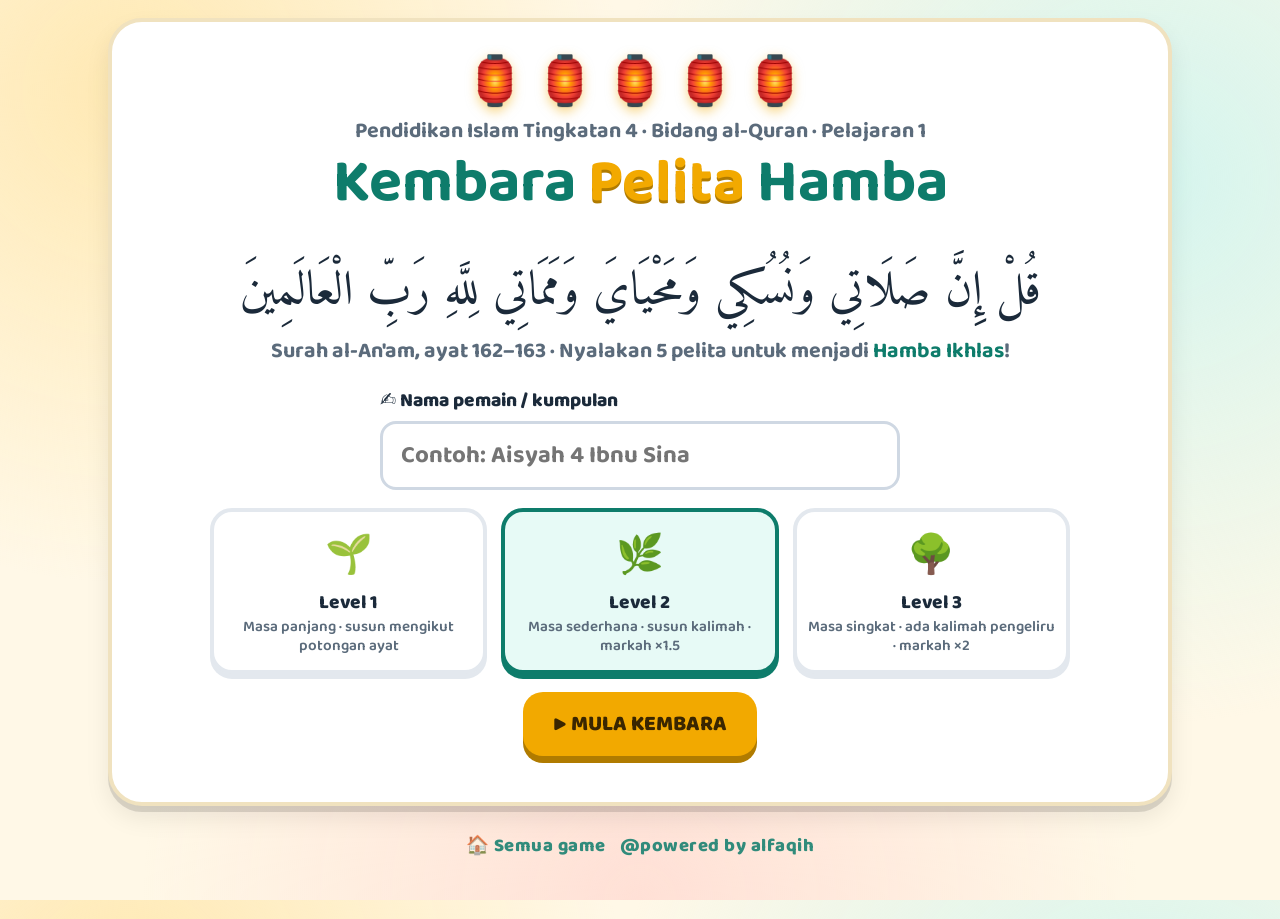
==== commit 58302bbe: "Tambah game P2: Pelayaran Perisai Al-Kahfi (Surah al-Kahfi 101-110) Co-Authored-By: Claude Opus 5.5 " ====
--- a/p1/index.html
+++ b/p1/index.html
@@ -302,7 +302,7 @@
       </div>
     </div>
   </section>
-  <footer class="pw">@powered by alfaqih</footer>
+  <footer class="pw"><a href="../" style="color:inherit;text-decoration:none;margin-right:14px">🏠 Semua game</a>@powered by alfaqih</footer>
 </div>
 
 <!-- Review modal -->
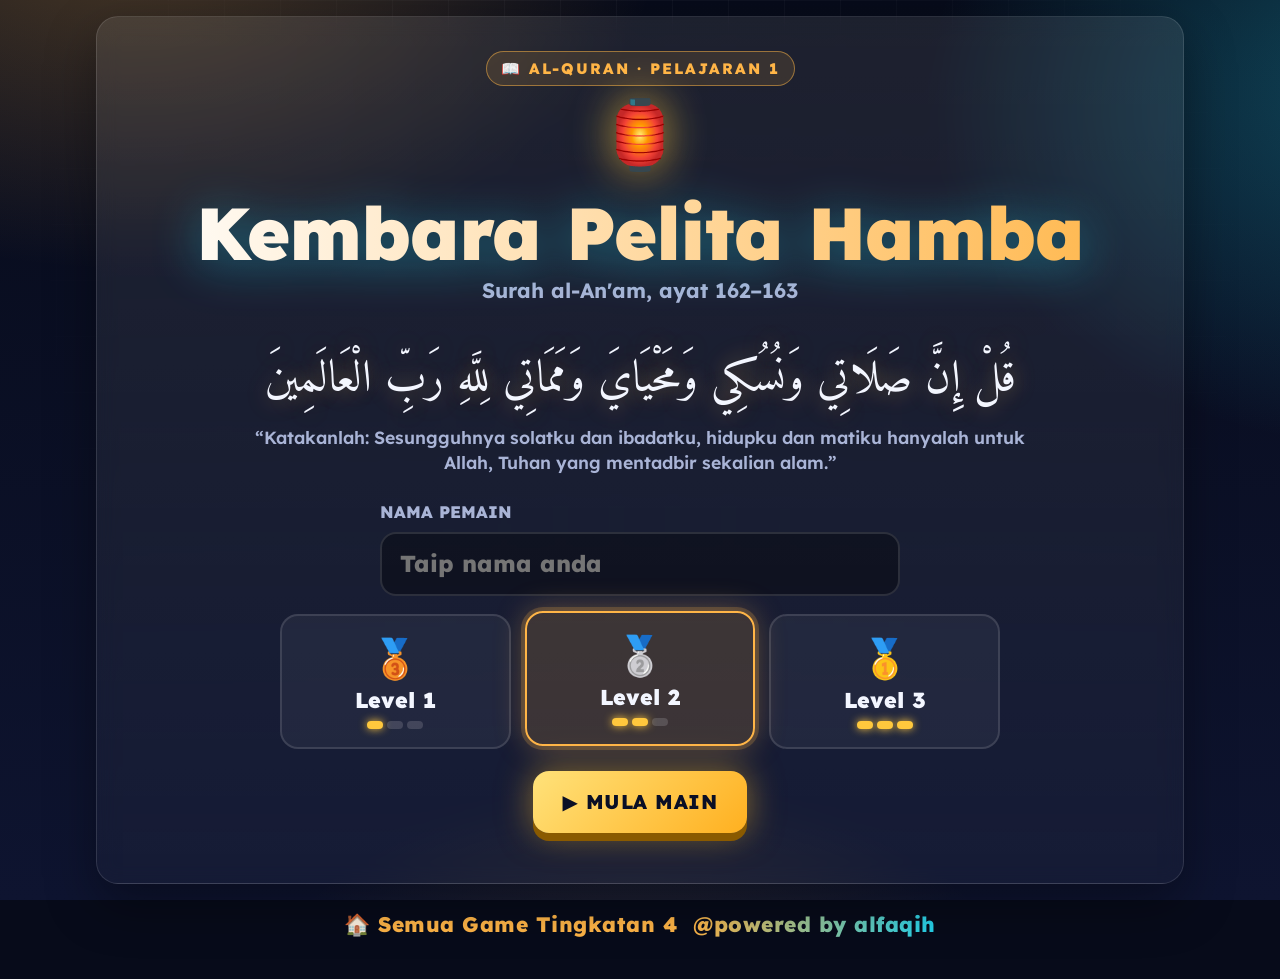
==== commit 293e7445: "Bina semula sebagai gamifikasi profesional: 25 game Tingkatan 4 (P1-P25) Enjin game dikongsi (tema g" ====
--- a/p1/index.html
+++ b/p1/index.html
@@ -3,621 +3,12 @@
 <head>
 <meta charset="UTF-8">
 <meta name="viewport" content="width=device-width, initial-scale=1">
-<title>Kembara Pelita Hamba – P1 Surah al-An'am 162-163</title>
-<link rel="preconnect" href="https://fonts.googleapis.com">
-<link rel="preconnect" href="https://fonts.gstatic.com" crossorigin>
-<link href="https://fonts.googleapis.com/css2?family=Amiri+Quran&family=Amiri:wght@400;700&family=Baloo+2:wght@500;700;800&display=swap" rel="stylesheet">
-<style>
-:root{
-  --bg:#FFF8E7; --ink:#1B2A3A; --teal:#0E7C6B; --teal2:#12A38C; --gold:#F2A900; --gold2:#FFD45C;
-  --red:#E0473C; --green:#22A55A; --blue:#2D6CDF; --purple:#7B4FD6; --card:#FFFFFF; --muted:#5B6B7B;
-  --shadow:0 6px 0 rgba(0,0,0,.12), 0 12px 24px rgba(0,0,0,.08);
-}
-*{box-sizing:border-box;-webkit-tap-highlight-color:transparent}
-html,body{margin:0;height:100%}
-body{
-  font-family:'Baloo 2',system-ui,sans-serif; color:var(--ink); font-size:22px; line-height:1.35;
-  background:
-    radial-gradient(circle at 10% 10%, #FFE9B3 0, transparent 35%),
-    radial-gradient(circle at 90% 20%, #D5F5EE 0, transparent 40%),
-    radial-gradient(circle at 50% 100%, #FFE0D6 0, transparent 45%), var(--bg);
-  min-height:100vh; overflow-x:hidden;
-}
-.ar{font-family:'Amiri Quran','Amiri',serif; direction:rtl; line-height:2.1}
-button{font-family:inherit;cursor:pointer;border:none}
-.wrap{max-width:1100px;margin:0 auto;padding:18px 18px 60px}
-.screen{display:none;animation:pop .35s ease}
-.screen.on{display:block}
-@keyframes pop{from{opacity:0;transform:translateY(14px) scale(.98)}to{opacity:1;transform:none}}
-
-/* HUD */
-.hud{display:flex;gap:12px;align-items:center;justify-content:space-between;flex-wrap:wrap;
-  background:var(--card);border-radius:22px;padding:10px 16px;box-shadow:var(--shadow);margin-bottom:18px;border:3px solid #F0E2BF}
-.hud .chip{display:flex;align-items:center;gap:8px;font-weight:800;font-size:1.05rem;background:#FFF3D1;border-radius:14px;padding:6px 14px}
-.hud .chip.t{background:#DDF6F1;color:var(--teal)}
-.iconbtn{background:#EEF2F6;border-radius:14px;padding:8px 14px;font-size:1.05rem;font-weight:700;color:var(--ink)}
-.iconbtn:hover{background:#E2E8EF}
-
-/* Big buttons */
-.btn{display:inline-flex;align-items:center;justify-content:center;gap:10px;font-size:1.35rem;font-weight:800;
-  padding:14px 30px;border-radius:20px;color:#fff;background:var(--teal);box-shadow:0 7px 0 #075B4E;transition:transform .1s, box-shadow .1s;min-height:64px}
-.btn:active{transform:translateY(5px);box-shadow:0 2px 0 #075B4E}
-.btn.gold{background:var(--gold);color:#3A2600;box-shadow:0 7px 0 #B07B00}
-.btn.gold:active{box-shadow:0 2px 0 #B07B00}
-.btn.ghost{background:#fff;color:var(--teal);box-shadow:0 7px 0 #CFE3DF;border:3px solid var(--teal)}
-.btn:disabled{opacity:.45;cursor:not-allowed}
-
-/* Title */
-.title-card{text-align:center;background:var(--card);border-radius:34px;padding:30px 22px;box-shadow:var(--shadow);border:4px solid #F0E2BF;position:relative;overflow:hidden}
-.title-card h1{font-size:clamp(2.2rem,6vw,3.8rem);margin:.1em 0;line-height:1.05;color:var(--teal)}
-.title-card h1 span{color:var(--gold);text-shadow:0 3px 0 #B07B00}
-.title-card .sub{font-size:1.35rem;color:var(--muted);font-weight:700}
-.title-card .ayah{font-size:clamp(2rem,4.8vw,3rem);color:var(--ink);margin:10px 0}
-.lanterns{font-size:3rem;letter-spacing:10px;filter:drop-shadow(0 4px 6px rgba(242,169,0,.5))}
-.field{margin:20px auto 6px;max-width:520px;text-align:left}
-.field label{font-weight:800;font-size:1.2rem}
-.field input{width:100%;font-size:1.5rem;font-family:inherit;padding:12px 18px;border-radius:16px;border:3px solid #CFD8E3;margin-top:6px;font-weight:700}
-.field input:focus{outline:none;border-color:var(--teal)}
-.diffs{display:grid;grid-template-columns:repeat(3,1fr);gap:14px;margin:18px auto;max-width:860px}
-.diff{background:#fff;border:4px solid #E3E8EE;border-radius:22px;padding:14px 10px;text-align:center;font-weight:800;font-size:1.2rem;color:var(--ink);box-shadow:0 5px 0 #E3E8EE}
-.diff .em{font-size:2.4rem;display:block}
-.diff small{display:block;font-weight:600;color:var(--muted);font-size:.95rem;line-height:1.25}
-.diff.sel{border-color:var(--teal);background:#E7FAF6;box-shadow:0 5px 0 var(--teal)}
-@media(max-width:640px){.diffs{grid-template-columns:1fr}}
-
-/* Map */
-.map{position:relative;background:linear-gradient(180deg,#E9FBF7,#FFF5DA);border-radius:34px;box-shadow:var(--shadow);border:4px solid #F0E2BF;padding:20px;min-height:560px;overflow:hidden}
-.map h2{text-align:center;margin:0 0 4px;font-size:2rem;color:var(--teal)}
-.map .hint{text-align:center;color:var(--muted);font-weight:700;margin:0 0 8px}
-.map svg.path{position:absolute;inset:0;width:100%;height:100%;pointer-events:none}
-.nodes{position:relative;height:470px}
-.node{position:absolute;transform:translate(-50%,-50%);display:flex;flex-direction:column;align-items:center;gap:4px;background:none;color:var(--ink);width:170px}
-.node .orb{width:104px;height:104px;border-radius:50%;display:grid;place-items:center;font-size:3rem;background:#fff;border:5px solid #CBD5E1;box-shadow:0 6px 0 #CBD5E1;transition:transform .2s}
-.node:hover .orb{transform:scale(1.07)}
-.node.open .orb{border-color:var(--gold);box-shadow:0 6px 0 #B07B00, 0 0 0 10px rgba(242,169,0,.18);animation:breathe 2s infinite}
-.node.done .orb{border-color:var(--teal);box-shadow:0 6px 0 #075B4E, 0 0 30px 8px rgba(255,212,92,.85);background:radial-gradient(circle,#FFF4C2,#FFD45C)}
-.node.lock{opacity:.55;cursor:not-allowed}
-.node .nm{font-weight:800;font-size:1.05rem;background:#fff;padding:2px 12px;border-radius:12px;box-shadow:0 3px 0 rgba(0,0,0,.08);text-align:center;line-height:1.2}
-.node .st{font-size:1.25rem;letter-spacing:2px;color:var(--gold);text-shadow:0 2px 0 #B07B00;min-height:1.4em}
-@keyframes breathe{50%{box-shadow:0 6px 0 #B07B00, 0 0 0 18px rgba(242,169,0,.08)}}
-.mapbar{display:flex;gap:12px;justify-content:center;flex-wrap:wrap;margin-top:16px}
-
-/* Panels */
-.panel{background:var(--card);border-radius:30px;box-shadow:var(--shadow);border:4px solid #F0E2BF;padding:24px}
-.panel h2{margin:0 0 6px;font-size:2rem;color:var(--teal)}
-.lvhead{display:flex;justify-content:space-between;align-items:center;gap:10px;flex-wrap:wrap;margin-bottom:12px}
-.lvhead .tag{background:var(--teal);color:#fff;border-radius:14px;padding:4px 14px;font-weight:800}
-.prog{flex:1;min-width:160px;height:20px;background:#EEF2F6;border-radius:12px;overflow:hidden}
-.prog>i{display:block;height:100%;background:linear-gradient(90deg,var(--teal2),var(--gold));width:0;transition:width .3s}
-.timer{height:16px;border-radius:10px;background:#EEF2F6;overflow:hidden;margin:6px 0 14px}
-.timer>i{display:block;height:100%;background:var(--green);width:100%}
-.timer.warn>i{background:var(--red)}
-.combo{font-weight:800;color:#C2410C;font-size:1.2rem}
-.lives{font-size:1.6rem;letter-spacing:3px}
-
-/* Level 1 */
-.target{direction:rtl;display:flex;flex-wrap:wrap;gap:10px;justify-content:center;min-height:110px;padding:14px;border-radius:22px;background:#F2FBF9;border:3px dashed var(--teal2);margin:10px 0 18px}
-.slot{min-width:80px;min-height:78px;border-radius:16px;border:3px dashed #A7D9CF;display:grid;place-items:center;padding:0 10px}
-.slot.fill{border:3px solid var(--teal);background:#fff;animation:pop .25s}
-.pool{direction:rtl;display:flex;flex-wrap:wrap;gap:12px;justify-content:center}
-.tile{font-family:'Amiri Quran','Amiri',serif;font-size:clamp(1.8rem,4vw,2.6rem);background:#fff;color:var(--ink);border:3px solid #E3D6B3;border-radius:18px;padding:4px 18px;box-shadow:0 6px 0 #E3D6B3;min-height:78px;line-height:1.9}
-.tile:active{transform:translateY(4px);box-shadow:0 2px 0 #E3D6B3}
-.tile.used{visibility:hidden}
-.shake{animation:shake .4s}
-@keyframes shake{20%,60%{transform:translateX(-10px)}40%,80%{transform:translateX(10px)}}
-.wrongflash{background:#FFE1DE!important;border-color:var(--red)!important}
-.meaning{background:#FFF3D1;border-radius:18px;padding:14px 18px;font-weight:700;font-size:1.3rem;text-align:center;margin-top:12px}
-
-/* Level 2 memory */
-.grid{display:grid;grid-template-columns:repeat(4,1fr);gap:14px}
-@media(max-width:760px){.grid{grid-template-columns:repeat(3,1fr)}}
-.mcard{perspective:900px;min-height:150px;background:none;padding:0}
-.mcard .in{position:relative;width:100%;height:100%;min-height:150px;transition:transform .45s;transform-style:preserve-3d}
-.mcard.flip .in{transform:rotateY(180deg)}
-.mcard .f,.mcard .b{position:absolute;inset:0;border-radius:20px;backface-visibility:hidden;display:grid;place-items:center;padding:8px;box-shadow:0 6px 0 rgba(0,0,0,.12)}
-.mcard .f{background:linear-gradient(135deg,var(--teal),#0B5E52);color:var(--gold2);font-size:3rem;border:4px solid #0B5E52}
-.mcard .b{transform:rotateY(180deg);background:#fff;border:4px solid #E3D6B3;color:var(--ink);text-align:center}
-.mcard .b.ar{font-size:clamp(1.5rem,3vw,2.1rem)}
-.mcard .b.ms{font-size:clamp(1rem,1.9vw,1.2rem);font-weight:800;line-height:1.25}
-.mcard.match .b{background:#E5F8EC;border-color:var(--green);animation:glow 1s}
-@keyframes glow{50%{box-shadow:0 0 0 10px rgba(34,165,90,.25)}}
-
-/* Quiz */
-.qbox{background:#F6F9FC;border-radius:24px;padding:20px;border:3px solid #E3E8EE;margin-bottom:16px;text-align:center}
-.qbox .q{font-size:clamp(1.4rem,3vw,1.9rem);font-weight:800}
-.qbox .qa{font-size:clamp(2rem,5vw,3.2rem);margin-top:8px}
-.blank{display:inline-block;min-width:110px;border-bottom:5px solid var(--gold);margin:0 6px;color:var(--gold)}
-.opts{display:grid;grid-template-columns:1fr 1fr;gap:14px}
-@media(max-width:640px){.opts{grid-template-columns:1fr}}
-.opt{background:#fff;border:4px solid #DCE3EA;border-radius:20px;padding:14px 18px;font-size:clamp(1.2rem,2.4vw,1.5rem);font-weight:800;color:var(--ink);box-shadow:0 6px 0 #DCE3EA;text-align:left;display:flex;gap:12px;align-items:center;min-height:76px}
-.opt .k{flex:none;width:44px;height:44px;border-radius:12px;display:grid;place-items:center;color:#fff;font-size:1.3rem}
-.opt:nth-child(1) .k{background:var(--blue)}.opt:nth-child(2) .k{background:var(--purple)}.opt:nth-child(3) .k{background:#D9480F}.opt:nth-child(4) .k{background:#0B7285}
-.opt.ar{font-family:'Amiri Quran','Amiri',serif;font-size:clamp(1.8rem,4vw,2.5rem);justify-content:center;font-weight:400}
-.opt.ar .k{font-family:'Baloo 2',sans-serif}
-.opt.ok{background:#E5F8EC;border-color:var(--green);box-shadow:0 6px 0 var(--green)}
-.opt.no{background:#FFE6E3;border-color:var(--red);box-shadow:0 6px 0 var(--red)}
-.opt:disabled{cursor:default}
-.tf{display:grid;grid-template-columns:1fr 1fr;gap:18px}
-.tf .opt{justify-content:center;font-size:2rem;min-height:110px;color:#fff;border:none}
-.tf .opt.b{background:var(--green);box-shadow:0 8px 0 #157A40}
-.tf .opt.s{background:var(--red);box-shadow:0 8px 0 #A52A21}
-.tf .opt.dim{opacity:.35}
-.tf .opt.ring{outline:6px solid var(--gold);outline-offset:4px}
-.feedback{margin-top:16px;border-radius:20px;padding:14px 18px;font-weight:700;font-size:1.2rem;display:none}
-.feedback.show{display:block;animation:pop .3s}
-.feedback.good{background:#E5F8EC;border:3px solid var(--green)}
-.feedback.bad{background:#FFF0EE;border:3px solid var(--red)}
-.center{text-align:center}
-.mt{margin-top:16px}
-
-/* Result */
-.stars{font-size:4.2rem;letter-spacing:8px}
-.stars span{display:inline-block;color:#D5DCE4;transition:.3s}
-.stars span.on{color:var(--gold);text-shadow:0 4px 0 #B07B00;animation:starpop .5s both}
-@keyframes starpop{0%{transform:scale(0) rotate(-90deg)}70%{transform:scale(1.35)}100%{transform:scale(1)}}
-.bigscore{font-size:3rem;font-weight:800;color:var(--teal)}
-.badge{display:inline-flex;align-items:center;gap:12px;background:linear-gradient(135deg,#FFF3D1,#FFE08A);border:3px solid var(--gold);border-radius:20px;padding:10px 20px;font-weight:800;font-size:1.25rem;margin:8px}
-.badge .e{font-size:2.2rem}
-.badges{display:flex;flex-wrap:wrap;justify-content:center}
-.badge.lock{filter:grayscale(1);opacity:.45}
-
-/* Review */
-.rv{display:grid;grid-template-columns:1fr 1fr;gap:12px}
-@media(max-width:700px){.rv{grid-template-columns:1fr}}
-.rv .ar{font-size:2.2rem;text-align:center;background:#F2FBF9;border-radius:16px;padding:4px 10px}
-.rv .ms{font-weight:700;font-size:1.2rem;display:flex;align-items:center;padding:6px 10px}
-.inti{counter-reset:i;list-style:none;padding:0;display:grid;grid-template-columns:1fr 1fr;gap:10px}
-@media(max-width:700px){.inti{grid-template-columns:1fr}}
-.inti li{background:#FFF8E7;border-left:8px solid var(--gold);border-radius:14px;padding:10px 14px;font-weight:700;font-size:1.15rem}
-.inti li::before{counter-increment:i;content:counter(i)". ";color:var(--teal);font-weight:800}
-
-/* Certificate */
-.cert{background:#fff;border-radius:30px;padding:30px;text-align:center;border:10px double var(--gold);box-shadow:var(--shadow);position:relative}
-.cert h2{font-size:2.6rem;color:var(--teal);margin:0}
-.cert .nm{font-size:clamp(2rem,6vw,3.4rem);font-weight:800;color:var(--ink);border-bottom:4px dotted var(--gold);display:inline-block;padding:0 20px;margin:8px 0}
-.cert .rank{font-size:1.8rem;font-weight:800;color:#B07B00}
-.lb{width:100%;border-collapse:collapse;font-size:1.15rem;margin-top:10px}
-.lb th,.lb td{padding:8px;border-bottom:2px solid #EEF2F6;text-align:left}
-.lb th{color:var(--muted)}
-
-/* overlay toast */
-.toast{position:fixed;left:50%;top:22%;transform:translate(-50%,-50%) scale(.6);font-size:clamp(2.4rem,7vw,4.4rem);font-weight:800;pointer-events:none;opacity:0;z-index:50;text-shadow:0 4px 0 rgba(0,0,0,.15);white-space:nowrap}
-.toast.go{animation:toast 1s ease forwards}
-@keyframes toast{0%{opacity:0;transform:translate(-50%,-50%) scale(.6)}25%{opacity:1;transform:translate(-50%,-50%) scale(1.1)}70%{opacity:1;transform:translate(-50%,-60%) scale(1)}100%{opacity:0;transform:translate(-50%,-90%) scale(.9)}}
-#fx{position:fixed;inset:0;pointer-events:none;z-index:60}
-.modal{position:fixed;inset:0;background:rgba(15,30,40,.55);display:none;place-items:center;z-index:40;padding:16px}
-.modal.on{display:grid}
-.pw{text-align:center;margin-top:28px;font-weight:800;font-size:1.15rem;color:var(--teal);letter-spacing:.5px;opacity:.85}
-.modal .panel{max-width:820px;width:100%;max-height:90vh;overflow:auto}
-</style>
+<title>Gamifikasi Alfaqih – Tingkatan 4</title>
+<link rel="preconnect" href="https://fonts.googleapis.com"><link rel="preconnect" href="https://fonts.gstatic.com" crossorigin>
+<link rel="stylesheet" href="../assets/engine.css">
 </head>
 <body>
-<canvas id="fx"></canvas>
-<div class="toast" id="toast"></div>
-
-<div class="wrap">
-  <!-- HUD -->
-  <div class="hud" id="hud" style="display:none">
-    <div class="chip">👤 <span id="hName">-</span></div>
-    <div class="chip t" id="hDiff">-</div>
-    <div class="chip">⭐ <span id="hStars">0</span>/15</div>
-    <div class="chip">🏆 <span id="hScore">0</span></div>
-    <div style="display:flex;gap:8px">
-      <button class="iconbtn" id="sndBtn" title="Bunyi">🔊</button>
-      <button class="iconbtn" id="homeBtn">🗺️ Peta</button>
-    </div>
-  </div>
-
-  <!-- START -->
-  <section class="screen on" id="sStart">
-    <div class="title-card">
-      <div class="lanterns">🏮🏮🏮🏮🏮</div>
-      <div class="sub">Pendidikan Islam Tingkatan 4 · Bidang al-Quran · Pelajaran 1</div>
-      <h1>Kembara <span>Pelita</span> Hamba</h1>
-      <div class="ar ayah">قُلْ إِنَّ صَلَاتِي وَنُسُكِي وَمَحْيَايَ وَمَمَاتِي لِلَّهِ رَبِّ الْعَالَمِينَ</div>
-      <div class="sub">Surah al-An'am, ayat 162–163 · Nyalakan 5 pelita untuk menjadi <b style="color:var(--teal)">Hamba Ikhlas</b>!</div>
-      <div class="field">
-        <label for="nameIn">✍️ Nama pemain / kumpulan</label>
-        <input id="nameIn" maxlength="24" placeholder="Contoh: Aisyah 4 Ibnu Sina">
-      </div>
-      <div class="diffs" id="diffs">
-        <button class="diff" data-d="H"><span class="em">🌱</span>Level 1<small>Masa panjang · susun mengikut potongan ayat</small></button>
-        <button class="diff sel" data-d="S"><span class="em">🌿</span>Level 2<small>Masa sederhana · susun kalimah · markah ×1.5</small></button>
-        <button class="diff" data-d="C"><span class="em">🌳</span>Level 3<small>Masa singkat · ada kalimah pengeliru · markah ×2</small></button>
-      </div>
-      <button class="btn gold" id="startBtn">▶ MULA KEMBARA</button>
-      <div class="mt"><button class="btn ghost" id="resumeBtn" style="display:none">↻ Sambung permainan lama</button></div>
-    </div>
-  </section>
-
-  <!-- MAP -->
-  <section class="screen" id="sMap">
-    <div class="map">
-      <h2>🗺️ Peta Kembara Pelita</h2>
-      <p class="hint">Sentuh pelita yang bercahaya untuk bermula. Dapat sekurang-kurangnya ⭐ untuk buka pelita seterusnya.</p>
-      <svg class="path" viewBox="0 0 1000 600" preserveAspectRatio="none">
-        <path d="M120 470 C 260 470, 260 300, 330 300 S 470 470, 520 470 S 640 170, 690 200 S 880 360, 880 160" fill="none" stroke="#F2A900" stroke-width="14" stroke-linecap="round" stroke-dasharray="4 26" opacity=".7"/>
-      </svg>
-      <div class="nodes" id="nodes"></div>
-    </div>
-    <div class="mapbar">
-      <button class="btn ghost" id="reviewBtn">📖 Ulang Kaji Ayat</button>
-      <button class="btn gold" id="certBtn" style="display:none">🎖️ Lihat Sijil</button>
-      <button class="btn ghost" id="lbBtn">🏅 Papan Juara</button>
-    </div>
-  </section>
-
-  <!-- INTRO -->
-  <section class="screen" id="sIntro">
-    <div class="panel center">
-      <div style="font-size:4.5rem" id="iEmoji">🏮</div>
-      <h2 id="iTitle">-</h2>
-      <p style="font-size:1.35rem;font-weight:700;max-width:760px;margin:8px auto" id="iDesc">-</p>
-      <div class="meaning" id="iRule" style="max-width:760px;margin:12px auto">-</div>
-      <div class="mt" style="display:flex;gap:14px;justify-content:center;flex-wrap:wrap">
-        <button class="btn ghost" onclick="go('sMap')">◀ Kembali</button>
-        <button class="btn gold" id="iGo">▶ MULA!</button>
-      </div>
-    </div>
-  </section>
-
-  <!-- PLAY -->
-  <section class="screen" id="sPlay">
-    <div class="panel" id="play"></div>
-  </section>
-
-  <!-- RESULT -->
-  <section class="screen" id="sResult">
-    <div class="panel center">
-      <h2 id="rTitle">Pelita Menyala!</h2>
-      <div class="stars" id="rStars"><span>★</span><span>★</span><span>★</span></div>
-      <div class="bigscore">+<span id="rScore">0</span> markah</div>
-      <p style="font-weight:700;font-size:1.25rem" id="rAcc">-</p>
-      <div class="badges" id="rBadge"></div>
-      <p class="meaning" id="rMsg" style="max-width:760px;margin:12px auto">-</p>
-      <div class="mt" style="display:flex;gap:14px;justify-content:center;flex-wrap:wrap">
-        <button class="btn ghost" id="rRetry">↻ Cuba Lagi</button>
-        <button class="btn gold" id="rNext">🗺️ Ke Peta</button>
-      </div>
-    </div>
-  </section>
-
-  <!-- CERT -->
-  <section class="screen" id="sCert">
-    <div class="cert">
-      <div class="lanterns">🏮🏮🏮🏮🏮</div>
-      <h2>SIJIL HAMBA IKHLAS</h2>
-      <p style="font-size:1.3rem;font-weight:700;margin:6px 0">Dengan ini diakui bahawa</p>
-      <div class="nm" id="cName">-</div>
-      <p style="font-size:1.3rem;font-weight:700">telah menyalakan kelima-lima pelita<br>Pelajaran 1: Surah al-An'am, ayat 162–163</p>
-      <div class="rank" id="cRank">-</div>
-      <div class="stars" id="cStars" style="font-size:3rem"></div>
-      <div class="bigscore"><span id="cScore">0</span> markah</div>
-      <div class="badges" id="cBadges"></div>
-      <div class="ar" style="font-size:2rem;margin-top:8px">اللَّهُمَّ أَعِنِّي عَلَى ذِكْرِكَ وَشُكْرِكَ وَحُسْنِ عِبَادَتِكَ</div>
-      <p style="font-weight:700;color:var(--muted)">“Ya Allah, bantulah aku untuk mengingati-Mu, mensyukuri-Mu dan beribadat kepada-Mu dengan baik.” (Riwayat Abu Daud)</p>
-      <div class="mt" style="display:flex;gap:14px;justify-content:center;flex-wrap:wrap">
-        <button class="btn ghost" onclick="go('sMap')">🗺️ Ke Peta</button>
-        <button class="btn gold" id="newGame">🔁 Pemain Baharu</button>
-      </div>
-    </div>
-  </section>
-  <footer class="pw"><a href="../" style="color:inherit;text-decoration:none;margin-right:14px">🏠 Semua game</a>@powered by alfaqih</footer>
-</div>
-
-<!-- Review modal -->
-<div class="modal" id="mReview"><div class="panel">
-  <div class="lvhead"><h2>📖 Ulang Kaji: Surah al-An'am 162–163</h2><button class="iconbtn" onclick="closeM('mReview')">✖ Tutup</button></div>
-  <div class="rv" id="rvList"></div>
-  <h2 class="mt" style="font-size:1.6rem">💡 Inti Sari Ayat</h2>
-  <ol class="inti" id="intiList"></ol>
-  <h2 class="mt" style="font-size:1.6rem">🔭 Spektrum Ilmu</h2>
-  <p style="font-weight:700">• Sunat membaca <b>doa iftitah</b> dalam solat. Saidina <b>Ali bin Abu Talib</b> meriwayatkan bahawa Rasulullah ﷺ membaca doa yang mengandungi ayat ini apabila berdiri untuk solat (Riwayat Muslim).<br>
-  • <b>Ibnu Umar</b> meriwayatkan seorang sahabat mengucapkan <span class="ar" style="font-size:1.4rem">اللهُ أَكْبَرُ كَبِيرًا، وَالْحَمْدُ لِلَّهِ كَثِيرًا، وَسُبْحَانَ اللهِ بُكْرَةً وَأَصِيلًا</span> lalu Rasulullah ﷺ bersabda: “Pintu-pintu langit dibuka kerana kalimah itu.” Ibnu Umar tidak pernah meninggalkannya sejak itu (Riwayat Muslim).</p>
-  <h2 class="mt" style="font-size:1.6rem">🤲 Amalan</h2>
-  <p style="font-weight:700">Doa supaya ditetapkan iman: <span class="ar" style="font-size:1.6rem">اللَّهُمَّ أَعِنِّي عَلَى ذِكْرِكَ وَشُكْرِكَ وَحُسْنِ عِبَادَتِكَ</span><br>“Ya Allah, bantulah aku untuk mengingati-Mu, mensyukuri-Mu dan beribadat kepada-Mu dengan baik.” (Riwayat Abu Daud)</p>
-</div></div>
-
-<!-- Leaderboard modal -->
-<div class="modal" id="mLb"><div class="panel">
-  <div class="lvhead"><h2>🏅 Papan Juara (peranti ini)</h2><button class="iconbtn" onclick="closeM('mLb')">✖ Tutup</button></div>
-  <table class="lb"><thead><tr><th>#</th><th>Nama</th><th>Level</th><th>⭐</th><th>Markah</th></tr></thead><tbody id="lbBody"></tbody></table>
-  <p style="color:var(--muted);font-weight:600">Papan juara disimpan dalam pelayar peranti ini sahaja.</p>
-</div></div>
-
-<script>
-/* ================== KANDUNGAN (Buku Teks PI Tingkatan 4, Pelajaran 1) ================== */
-const POT = [
-  {ar:'قُلْ إِنَّ صَلَاتِي وَنُسُكِي', ms:'Katakanlah: Sesungguhnya solatku dan ibadatku', ay:162},
-  {ar:'وَمَحْيَايَ وَمَمَاتِي', ms:'hidupku dan matiku', ay:162},
-  {ar:'لِلَّهِ رَبِّ الْعَالَمِينَ', ms:'hanyalah untuk Allah, Tuhan yang mentadbir sekalian alam', ay:162},
-  {ar:'لَا شَرِيكَ لَهُ', ms:'Tiadalah sekutu bagi-Nya', ay:163},
-  {ar:'وَبِذَٰلِكَ أُمِرْتُ', ms:'dan dengan yang demikian sahaja aku diperintahkan', ay:163},
-  {ar:'وَأَنَا أَوَّلُ الْمُسْلِمِينَ', ms:'dan aku ialah orang Islam yang awal pertama berserah diri kepada Allah', ay:163},
-];
-const AYAT = {
-  162:{words:['قُلْ','إِنَّ','صَلَاتِي','وَنُسُكِي','وَمَحْيَايَ','وَمَمَاتِي','لِلَّهِ','رَبِّ','الْعَالَمِينَ'], decoy:['وَصِيَامِي','لِلنَّاسِ'],
-       ms:'Katakanlah: Sesungguhnya solatku dan ibadatku, hidupku dan matiku hanyalah untuk Allah, Tuhan yang mentadbir sekalian alam.'},
-  163:{words:['لَا','شَرِيكَ','لَهُ','وَبِذَٰلِكَ','أُمِرْتُ','وَأَنَا','أَوَّلُ','الْمُسْلِمِينَ'], decoy:['وَلَدَ','الْمُؤْمِنِينَ'],
-       ms:'Tiadalah sekutu bagi-Nya; dan dengan yang demikian sahaja aku diperintahkan, dan aku ialah orang Islam yang awal pertama berserah diri kepada Allah.'}
-};
-const INTI = [
-  'Solat ialah tunggak kepada segala amalan seseorang Muslim.',
-  'Segala ibadat yang dilakukan perlu mengikut syariat Nabi Muhammad ﷺ.',
-  'Kehidupan di dunia perlu dipenuhi dengan melaksanakan perintah Allah dan Rasulullah ﷺ supaya bahagia di dunia dan di akhirat.',
-  'Menyerahkan segala urusan kehidupan dan selepas kematian kepada Allah.',
-  'Keikhlasan ialah faktor utama segala ibadat diterima oleh Allah.',
-  'Umat Islam wajib menjauhi syirik kerana syirik merupakan larangan Allah.',
-  'Umat Islam wajib memohon hajat kepada Allah kerana Dia ialah Tuhan sekalian alam.'
-];
-const TF = [
-  {t:'Solat ialah tunggak kepada segala amalan seseorang Muslim.',a:true,ex:'Benar – inti sari pertama ayat ini.'},
-  {t:'Segala ibadat perlu dilakukan mengikut syariat Nabi Muhammad ﷺ.',a:true,ex:'Benar – ibadat mesti mengikut cara yang diajar oleh Rasulullah ﷺ.'},
-  {t:'Ibadat boleh dilakukan mengikut cara sendiri asalkan niatnya baik.',a:false,ex:'Salah – ibadat perlu mengikut syariat Nabi Muhammad ﷺ.'},
-  {t:'Kehidupan di dunia perlu dipenuhi dengan melaksanakan perintah Allah dan Rasul supaya bahagia di dunia dan akhirat.',a:true,ex:'Benar – inti sari ketiga.'},
-  {t:'Keikhlasan tidak penting asalkan ibadat dilakukan dengan banyak.',a:false,ex:'Salah – keikhlasan ialah faktor utama ibadat diterima oleh Allah.'},
-  {t:'Umat Islam wajib menjauhi syirik kerana syirik merupakan larangan Allah.',a:true,ex:'Benar – “لَا شَرِيكَ لَهُ”: tiada sekutu bagi-Nya.'},
-  {t:'Seseorang boleh memohon hajat kepada selain Allah jika dalam keadaan terdesak.',a:false,ex:'Salah – umat Islam wajib memohon hajat kepada Allah, Tuhan sekalian alam.'},
-  {t:'Kita perlu menyerahkan segala urusan kehidupan dan selepas kematian kepada Allah.',a:true,ex:'Benar – “hidupku dan matiku hanyalah untuk Allah”.'},
-  {t:'Ayat 162–163 Surah al-An\'am terkandung dalam doa iftitah yang dibaca dalam solat.',a:true,ex:'Benar – rujuk Spektrum Ilmu: sunat membaca doa iftitah dalam solat.'},
-  {t:'Ayat ini menyatakan hidup dan mati manusia adalah untuk mengejar harta dunia.',a:false,ex:'Salah – hidup dan mati hanyalah untuk Allah, Tuhan sekalian alam.'},
-  {t:'Hadis tentang doa iftitah dalam Spektrum Ilmu diriwayatkan oleh Saidina Ali bin Abu Talib.',a:true,ex:'Benar – riwayat Ali bin Abu Talib (Riwayat Muslim).'},
-  {t:'“لَا شَرِيكَ لَهُ” bermaksud “Tuhan yang mentadbir sekalian alam”.',a:false,ex:'Salah – maksudnya “Tiadalah sekutu bagi-Nya”.'},
-];
-const FILL = [
-  {pre:'قُلْ إِنَّ صَلَاتِي وَ',post:'',a:'نُسُكِي',o:['نُسُكِي','صِيَامِي','مَالِي','عِلْمِي'],h:'…solatku dan ibadatku'},
-  {pre:'قُلْ إِنَّ',post:'وَنُسُكِي',a:'صَلَاتِي',o:['صَلَاتِي','زَكَاتِي','دُعَائِي','قِرَاءَتِي'],h:'Sesungguhnya solatku…'},
-  {pre:'وَمَحْيَايَ وَ',post:'',a:'مَمَاتِي',o:['مَمَاتِي','حَيَاتِي','مَنَامِي','مَالِي'],h:'hidupku dan matiku'},
-  {pre:'لِلَّهِ',post:'الْعَالَمِينَ',a:'رَبِّ',o:['رَبِّ','مَلِكِ','إِلَٰهِ','نُورِ'],h:'Tuhan yang mentadbir sekalian alam'},
-  {pre:'لَا',post:'لَهُ',a:'شَرِيكَ',o:['شَرِيكَ','وَلَدَ','مِثْلَ','كُفُوًا'],h:'Tiadalah sekutu bagi-Nya'},
-  {pre:'وَبِذَٰلِكَ',post:'',a:'أُمِرْتُ',o:['أُمِرْتُ','أُرْسِلْتُ','خُلِقْتُ','هُدِيتُ'],h:'aku diperintahkan'},
-  {pre:'وَأَنَا أَوَّلُ',post:'',a:'الْمُسْلِمِينَ',o:['الْمُسْلِمِينَ','الْمُؤْمِنِينَ','الصَّالِحِينَ','الْمُتَّقِينَ'],h:'orang Islam yang awal pertama'},
-  {pre:'',post:'رَبِّ الْعَالَمِينَ',a:'لِلَّهِ',o:['لِلَّهِ','لِلنَّاسِ','لِلدُّنْيَا','لِنَفْسِي'],h:'hanyalah untuk Allah'},
-];
-const BOSS = [
-  {q:'Surah al-An\'am ialah surah yang ke berapa dalam al-Quran?',o:['Ke-6','Ke-5','Ke-7','Ke-18'],a:0,ex:'Surah al-An\'am ialah surah ke-6 (al-An\'am, 6: 162–163).'},
-  {q:'Siapakah yang meriwayatkan hadis Rasulullah ﷺ membaca doa iftitah yang mengandungi ayat ini?',o:['Abu Hurairah','Ali bin Abu Talib','Anas bin Malik','Abu Darda\''],a:1,ex:'Saidina Ali bin Abu Talib (Riwayat Muslim).'},
-  {q:'Menurut hadis Ibnu Umar, apakah yang berlaku kerana kalimah “Allahu akbar kabira, walhamdulillahi kathira…”?',o:['Hujan turun dengan lebat','Dosa diampunkan serta-merta','Pintu-pintu langit dibuka','Malaikat turun ke bumi'],a:2,ex:'Rasulullah ﷺ bersabda: pintu-pintu langit dibuka kerana kalimah itu.'},
-  {q:'Apakah maksud doa “اللَّهُمَّ أَعِنِّي عَلَى ذِكْرِكَ وَشُكْرِكَ وَحُسْنِ عِبَادَتِكَ”?',o:['Ya Allah, ampunkanlah dosaku dan dosa ibu bapaku','Ya Allah, bantulah aku untuk mengingati-Mu, mensyukuri-Mu dan beribadat kepada-Mu dengan baik','Ya Allah, berilah aku rezeki yang halal','Ya Allah, masukkanlah aku ke dalam syurga'],a:1,ex:'Doa supaya ditetapkan iman (Riwayat Abu Daud).'},
-  {q:'Apakah faktor utama segala ibadat diterima oleh Allah?',o:['Bilangan ibadat yang banyak','Pujian daripada orang lain','Keikhlasan','Pakaian yang mahal'],a:2,ex:'Keikhlasan ialah faktor utama segala ibadat diterima oleh Allah.'},
-  {q:'Situasi: Hakim bersolat dengan khusyuk hanya apabila cikgu melihatnya. Sikap ini bertentangan dengan pengajaran ayat kerana…',o:['Ibadat mesti dilakukan secara ikhlas kerana Allah','Solat mesti dilakukan di masjid sahaja','Solat boleh ditinggalkan jika tiada orang melihat','Solat hanya wajib di sekolah'],a:0,ex:'“Solatku… hanyalah untuk Allah” – ibadat untuk Allah, bukan untuk dipuji manusia.'},
-  {q:'Situasi: Seorang lelaki meminta nombor ekor di kubur yang dianggap keramat. Perbuatan ini…',o:['Dibolehkan jika niat baik','Termasuk syirik yang dilarang Allah','Hanya makruh','Satu amalan sunat'],a:1,ex:'Umat Islam wajib menjauhi syirik dan memohon hajat hanya kepada Allah.'},
-  {q:'Situasi: Keluarga Aina bercuti di pantai ketika masuk waktu Zohor. Apakah tindakan terbaik?',o:['Tunaikan solat walau di mana berada','Tinggalkan solat kerana bercuti','Qada solat minggu depan','Solat apabila sampai di rumah sahaja'],a:0,ex:'Solat ialah satu kewajipan – tunaikan solat walau di mana berada.'},
-  {q:'Hukum tajwid pada kalimah “إِنَّ”:',o:['Izhar halqi','Ghunnah musyaddadah','Qalqalah sughra','Idgham bila ghunnah'],a:1,ex:'Nun bersyaddah – dengung 2 harakat (ghunnah musyaddadah).'},
-  {q:'Bacaan apabila berhenti (waqaf) pada kalimah “الْعَالَمِينَ”:',o:['Mad wajib muttasil','Mad jaiz munfasil','Mad ‘arid lissukun','Mad lazim kalimi'],a:2,ex:'Huruf mad diikuti huruf yang disukunkan kerana waqaf – mad ‘arid lissukun.'},
-  {q:'Lafaz Allah dalam “لِلَّهِ” dibaca…',o:['Tebal (tafkhim) kerana sebelumnya baris atas','Nipis (tarqiq) kerana sebelumnya baris bawah','Tebal kerana sebelumnya baris hadapan','Dengung kerana ada syaddah'],a:1,ex:'Lam jalalah didahului baris bawah (kasrah) – dibaca nipis.'},
-  {q:'Frasa “وَأَنَا أَوَّلُ الْمُسْلِمِينَ” bermaksud…',o:['Dan aku ialah orang Islam yang awal pertama berserah diri kepada Allah','Dan aku ialah orang yang paling kaya','Dan aku diperintahkan berjihad','Dan aku ialah nabi yang terakhir'],a:0,ex:'Maksud ayat 163 dalam buku teks.'},
-  {q:'Apakah kesan sikap menyerahkan hidup dan mati kepada Allah dalam kehidupan seorang pelajar?',o:['Malas berusaha kerana semuanya takdir','Berusaha bersungguh-sungguh dan bertawakal kepada Allah','Tidak peduli tentang solat','Hanya beribadat ketika peperiksaan'],a:1,ex:'Hidup dipenuhi dengan perintah Allah supaya bahagia di dunia dan akhirat.'},
-];
-
-/* ================== TETAPAN ================== */
-const DIFF = {
-  H:{label:'Level 1',emo:'🌱',mult:1,time:25,preview:5000,opts:3,lives:4},
-  S:{label:'Level 2',emo:'🌿',mult:1.5,time:18,preview:3000,opts:3,lives:3},
-  C:{label:'Level 3',emo:'🌳',mult:2,time:12,preview:1500,opts:4,lives:3},
-};
-const LEVELS = [
-  {id:0,emo:'🧩',name:'Pelita Bacaan',title:'Pelita 1: Susun Ayat',x:12,y:80,
-   desc:'Susun kalimah ayat 162 dan 163 mengikut tertib yang betul. Sentuh kalimah dari KANAN ke KIRI seperti membaca al-Quran.',
-   rule:'✅ Betul = +30 markah · ❌ Salah = −15 · ⏱️ Cepat siap = bonus masa',badge:{e:'📜',n:'Penyusun Ayat'}},
-  {id:1,emo:'🃏',name:'Pelita Makna',title:'Pelita 2: Padan Makna',x:33,y:50,
-   desc:'Ingat kedudukan kad, kemudian padankan setiap potongan ayat dengan maksudnya.',
-   rule:'🧠 Kad akan ditunjukkan sekejap. Lagi sedikit cubaan = lagi banyak markah!',badge:{e:'🧠',n:'Pakar Makna'}},
-  {id:2,emo:'⚖️',name:'Pelita Inti Sari',title:'Pelita 3: Neraca Benar / Salah',x:52,y:80,
-   desc:'Baca kenyataan tentang inti sari ayat. Tekan BENAR atau SALAH sebelum masa tamat!',
-   rule:'🔥 Jawab betul berturut-turut untuk bonus kombo!',badge:{e:'⚖️',n:'Penimbang Hikmah'}},
-  {id:3,emo:'✨',name:'Pelita Hafazan',title:'Pelita 4: Lengkapkan Ayat',x:70,y:30,
-   desc:'Pilih kalimah yang tepat untuk melengkapkan potongan ayat. Uji hafazan anda!',
-   rule:'⏱️ Lagi cepat menjawab = lagi tinggi bonus masa',badge:{e:'🌟',n:'Hafiz Muda'}},
-  {id:4,emo:'🕌',name:'Menara Ikhlas',title:'Pelita 5: Cabaran Menara Ikhlas',x:88,y:24,
-   desc:'Cabaran akhir! Soalan campuran: Spektrum Ilmu, amalan, tajwid dan situasi kehidupan.',
-   rule:'❤️ Nyawa terhad – jika habis, cabaran tamat. Kombo berganda markah!',badge:{e:'🏮',n:'Hamba Ikhlas'}},
-];
-
-/* ================== KEADAAN ================== */
-const KEY='pai4_p1_kembara_v1';
-let S = fresh();
-function fresh(){return {name:'',diff:'S',lv:LEVELS.map(()=>({stars:0,score:0}))}}
-function save(){try{localStorage.setItem(KEY,JSON.stringify(S))}catch(e){}}
-function load(){try{const v=JSON.parse(localStorage.getItem(KEY));if(v&&v.lv)return v}catch(e){}return null}
-let sound=true;
-
-/* ================== UTIL ================== */
-const $=id=>document.getElementById(id);
-const shuf=a=>{a=a.slice();for(let i=a.length-1;i>0;i--){const j=Math.random()*(i+1)|0;[a[i],a[j]]=[a[j],a[i]]}return a};
-const totalStars=()=>S.lv.reduce((s,l)=>s+l.stars,0);
-const totalScore=()=>S.lv.reduce((s,l)=>s+l.score,0);
-function go(id){document.querySelectorAll('.screen').forEach(s=>s.classList.remove('on'));$(id).classList.add('on');
-  $('hud').style.display = id==='sStart'?'none':'flex'; if(id==='sMap')renderMap(); updHud(); window.scrollTo({top:0,behavior:'smooth'}); stopTimer();}
-function updHud(){$('hName').textContent=S.name||'-';$('hDiff').textContent=DIFF[S.diff].emo+' '+DIFF[S.diff].label;$('hStars').textContent=totalStars();$('hScore').textContent=totalScore()}
-function closeM(id){$(id).classList.remove('on')}
-function toast(txt,color){const t=$('toast');t.textContent=txt;t.style.color=color||'var(--teal)';t.classList.remove('go');void t.offsetWidth;t.classList.add('go')}
-
-/* bunyi */
-let AC=null;
-function beep(type){ if(!sound)return; try{ AC=AC||new (window.AudioContext||window.webkitAudioContext)();
-  const seq={ok:[[660,.08],[880,.12]],no:[[220,.18],[160,.2]],win:[[523,.1],[659,.1],[784,.1],[1046,.3]],tap:[[520,.05]],star:[[988,.12]]}[type]||[[440,.1]];
-  let t=AC.currentTime; seq.forEach(([f,d])=>{const o=AC.createOscillator(),g=AC.createGain();o.type=type==='no'?'sawtooth':'triangle';o.frequency.value=f;
-    g.gain.setValueAtTime(.18,t);g.gain.exponentialRampToValueAtTime(.001,t+d);o.connect(g);g.connect(AC.destination);o.start(t);o.stop(t+d+.02);t+=d*.9});
- }catch(e){} }
-
-/* confetti */
-const cv=$('fx'),cx=cv.getContext('2d');let parts=[];
-function rs(){cv.width=innerWidth;cv.height=innerHeight}addEventListener('resize',rs);rs();
-function confetti(n=140){const cols=['#F2A900','#0E7C6B','#E0473C','#2D6CDF','#7B4FD6','#22A55A'];
-  for(let i=0;i<n;i++)parts.push({x:innerWidth/2,y:innerHeight*.35,vx:(Math.random()-.5)*16,vy:Math.random()*-14-4,r:Math.random()*8+5,c:cols[i%cols.length],a:Math.random()*6,life:120+Math.random()*60});
-  if(parts.length===n)loop()}
-function loop(){cx.clearRect(0,0,cv.width,cv.height);parts.forEach(p=>{p.vy+=.35;p.x+=p.vx;p.y+=p.vy;p.a+=.2;p.life--;cx.save();cx.translate(p.x,p.y);cx.rotate(p.a);cx.fillStyle=p.c;cx.fillRect(-p.r/2,-p.r/3,p.r,p.r*.6);cx.restore()});
-  parts=parts.filter(p=>p.life>0&&p.y<cv.height+40);if(parts.length)requestAnimationFrame(loop);else cx.clearRect(0,0,cv.width,cv.height)}
-
-/* timer */
-let tmr=null;
-function startTimer(sec,onEnd,el){stopTimer();const start=performance.now();const bar=el.querySelector('i');
-  tmr=setInterval(()=>{const left=sec-(performance.now()-start)/1000;const p=Math.max(0,left/sec);bar.style.width=(p*100)+'%';el.classList.toggle('warn',p<.3);
-    if(left<=0){stopTimer();onEnd()}},80);
-  return ()=>Math.max(0,sec-(performance.now()-start)/1000)}
-function stopTimer(){if(tmr){clearInterval(tmr);tmr=null}}
-
-/* ================== MULA ================== */
-document.querySelectorAll('.diff').forEach(b=>b.onclick=()=>{document.querySelectorAll('.diff').forEach(x=>x.classList.remove('sel'));b.classList.add('sel');S.diff=b.dataset.d;beep('tap')});
-$('startBtn').onclick=()=>{const n=$('nameIn').value.trim();if(!n){$('nameIn').classList.add('shake');$('nameIn').focus();setTimeout(()=>$('nameIn').classList.remove('shake'),400);return}
-  const d=S.diff;S=fresh();S.name=n;S.diff=d;save();beep('win');go('sMap')};
-$('nameIn').addEventListener('keydown',e=>{if(e.key==='Enter')$('startBtn').click()});
-const old=load(); if(old&&old.name){$('resumeBtn').style.display='inline-flex';$('resumeBtn').textContent='↻ Sambung sebagai '+old.name;$('resumeBtn').onclick=()=>{S=old;go('sMap')}}
-$('homeBtn').onclick=()=>go('sMap');
-$('sndBtn').onclick=()=>{sound=!sound;$('sndBtn').textContent=sound?'🔊':'🔇'};
-$('reviewBtn').onclick=()=>$('mReview').classList.add('on');
-$('lbBtn').onclick=()=>{renderLb();$('mLb').classList.add('on')};
-$('certBtn').onclick=showCert;
-$('newGame').onclick=()=>{$('nameIn').value='';go('sStart')};
-
-/* ulang kaji */
-$('rvList').innerHTML=POT.map(p=>`<div class="ar">${p.ar}${p.ay===162&&p.ar.includes('الْعَالَمِينَ')?' ۝١٦٢':p.ar.includes('الْمُسْلِمِينَ')?' ۝١٦٣':''}</div><div class="ms">${p.ms}</div>`).join('');
-$('intiList').innerHTML=INTI.map(t=>`<li>${t}</li>`).join('');
-
-/* ================== PETA ================== */
-function unlocked(i){return i===0||S.lv[i-1].stars>0}
-function renderMap(){
-  $('nodes').innerHTML=LEVELS.map((L,i)=>{const st=S.lv[i].stars,u=unlocked(i);const cls=st?'done':u?'open':'lock';
-    return `<button class="node ${cls}" style="left:${L.x}%;top:${L.y}%" data-i="${i}">
-      <div class="orb">${u?(st?'🏮':L.emo):'🔒'}</div><div class="nm">${L.name}</div>
-      <div class="st">${st?'★'.repeat(st)+'☆'.repeat(3-st):''}</div></button>`}).join('');
-  $('nodes').querySelectorAll('.node').forEach(b=>b.onclick=()=>{const i=+b.dataset.i;if(!unlocked(i)){b.classList.add('shake');beep('no');setTimeout(()=>b.classList.remove('shake'),400);return}beep('tap');intro(i)});
-  $('certBtn').style.display=S.lv.every(l=>l.stars>0)?'inline-flex':'none';
-}
-
-/* ================== INTRO ================== */
-let cur=0;
-function intro(i){cur=i;const L=LEVELS[i];$('iEmoji').textContent=L.emo;$('iTitle').textContent=L.title;$('iDesc').textContent=L.desc;$('iRule').textContent=L.rule;$('iGo').onclick=()=>startLevel(i);go('sIntro')}
-function startLevel(i){go('sPlay');[lvSusun,lvMemori,lvTF,lvFill,lvBoss][i]()}
-function head(title,extra=''){return `<div class="lvhead"><span class="tag">${title}</span><div class="prog"><i id="pg"></i></div>${extra}</div>`}
-function setProg(a,b){const p=$('pg');if(p)p.style.width=(a/b*100)+'%'}
-
-/* ================== PELITA 1: SUSUN AYAT ================== */
-function lvSusun(){
-  const d=S.diff, m=DIFF[d].mult; let round=0, correct=0, wrong=0, score=0; const t0=performance.now();
-  const rounds=[162,163].map(n=>{
-    if(d==='H'){const parts=POT.filter(p=>p.ay===n).map(p=>p.ar);return{n,ans:parts,pool:parts.slice()}}
-    const w=AYAT[n].words;return{n,ans:w,pool:d==='C'?w.concat(AYAT[n].decoy):w.slice()}});
-  function draw(){
-    const R=rounds[round];let pos=0;
-    let pool=shuf(R.pool); if(pool.join()===R.pool.join())pool=shuf(R.pool);
-    $('play').innerHTML=head('🧩 Susun Ayat '+R.n+' ('+(round+1)+'/2)')+
-      `<p class="center" style="font-weight:800;font-size:1.3rem;margin:4px 0">Sentuh kalimah mengikut tertib bacaan (kanan ➜ kiri)</p>
-       <div class="target" id="tg">${R.ans.map(()=>'<div class="slot"></div>').join('')}</div>
-       <div class="pool" id="pl">${pool.map((w,k)=>`<button class="tile" data-w="${k}">${w}</button>`).join('')}</div>
-       <div id="mn"></div>`;
-    setProg(round,2);
-    const slots=[...$('tg').children];
-    $('pl').querySelectorAll('.tile').forEach(b=>b.onclick=()=>{
-      const w=pool[+b.dataset.w];
-      if(w===R.ans[pos]){slots[pos].textContent=w;slots[pos].classList.add('fill','tile');slots[pos].style.boxShadow='none';b.classList.add('used');pos++;correct++;score+=30*m;beep('ok');
-        if(pos===R.ans.length){beep('win');confetti(60);$('pl').style.display='none';
-          $('mn').innerHTML=`<div class="meaning">📖 ${AYAT[R.n].ms}</div><div class="center mt"><button class="btn gold" id="nx">${round===0?'Ayat seterusnya ▶':'Selesai ✔'}</button></div>`;
-          $('nx').onclick=()=>{round++;round<2?draw():finish()}}
-      }else{wrong++;score=Math.max(0,score-15);beep('no');b.classList.add('shake','wrongflash');setTimeout(()=>b.classList.remove('shake','wrongflash'),450)}
-    });
-  }
-  function finish(){const sec=(performance.now()-t0)/1000;const limit=d==='H'?150:d==='S'?120:100;const bonus=Math.round(Math.max(0,limit-sec)*2*m);
-    const acc=correct/(correct+wrong);result(0,Math.round(score+bonus),acc,`Tepat ${correct} / ${correct+wrong} sentuhan · Masa ${Math.round(sec)} saat · Bonus masa +${bonus}`)}
-  draw();
-}
-
-/* ================== PELITA 2: PADAN MAKNA ================== */
-function lvMemori(){
-  const d=S.diff,m=DIFF[d].mult;let cards=[];POT.forEach((p,i)=>{cards.push({k:i,t:'ar',v:p.ar});cards.push({k:i,t:'ms',v:p.ms})});cards=shuf(cards);
-  let open=[],found=0,tries=0,lock=true;
-  $('play').innerHTML=head('🃏 Padan Makna',`<div class="chip" style="font-weight:800">Cubaan: <span id="tr">0</span></div>`)+
-    `<p class="center" style="font-weight:800;font-size:1.3rem;margin:4px 0" id="msg">👀 Ingat kedudukan kad…</p><div class="grid" id="gd">${cards.map((c,i)=>
-    `<button class="mcard flip" data-i="${i}"><div class="in"><div class="f">🏮</div><div class="b ${c.t}">${c.v}</div></div></button>`).join('')}</div>`;
-  setProg(0,6);
-  setTimeout(()=>{if(!$('msg'))return;document.querySelectorAll('.mcard').forEach(c=>c.classList.remove('flip'));$('msg').textContent='Sentuh 2 kad: potongan ayat + maksudnya';lock=false},DIFF[d].preview);
-  document.querySelectorAll('.mcard').forEach(el=>el.onclick=()=>{
-    if(lock||el.classList.contains('flip'))return;el.classList.add('flip');beep('tap');open.push(el);
-    if(open.length===2){tries++;$('tr').textContent=tries;lock=true;const[a,b]=open.map(e=>cards[+e.dataset.i]);
-      if(a.k===b.k&&a.t!==b.t){open.forEach(e=>e.classList.add('match'));found++;setProg(found,6);beep('ok');toast('Padan! ✨');open=[];lock=false;
-        if(found===6){beep('win');setTimeout(()=>{const acc=6/tries;const sc=Math.round((600+Math.max(0,(14-tries))*40)*m);result(1,sc,Math.min(1,acc*1.5),`Selesai dalam ${tries} cubaan (paling minimum 6)`)},700)}}
-      else{beep('no');setTimeout(()=>{open.forEach(e=>e.classList.remove('flip'));open=[];lock=false},900)}}
-  });
-}
-
-/* ================== ENJIN KUIZ (Pelita 3,4,5) ================== */
-function quiz(cfg){
-  const d=S.diff,m=DIFF[d].mult;let i=0,score=0,ok=0,streak=0,best=0,lives=cfg.lives||0;const Q=cfg.qs;
-  function draw(){
-    const q=Q[i];
-    $('play').innerHTML=head(cfg.tag+' '+(i+1)+'/'+Q.length,(cfg.lives?`<span class="lives" id="lv">${'❤️'.repeat(lives)}</span>`:'')+`<span class="combo" id="cb">${streak>=2?'🔥 x'+streak:''}</span>`)+
-      `<div class="timer" id="tm"><i></i></div>`+cfg.render(q)+`<div class="feedback" id="fb"></div>`;
-    setProg(i,Q.length);
-    const left=startTimer(DIFF[d].time,()=>answer(-1),$('tm'));
-    document.querySelectorAll('[data-o]').forEach(b=>b.onclick=()=>answer(+b.dataset.o));
-    function answer(ch){stopTimer();const right=ch===q.ans;document.querySelectorAll('[data-o]').forEach(b=>{b.disabled=true;const o=+b.dataset.o;
-        if(cfg.tf){if(o!==q.ans)b.classList.add('dim');else b.classList.add('ring')}else{if(o===q.ans)b.classList.add('ok');else if(o===ch)b.classList.add('no')}});
-      const fb=$('fb');
-      if(right){ok++;streak++;best=Math.max(best,streak);const tb=Math.round(left()*5);const cb=streak>=3?50*(cfg.boss?2:1):0;const g=Math.round((100+tb+cb)*m);score+=g;beep('ok');
-        toast(streak>=3?'🔥 KOMBO x'+streak+'!':['Hebat!','Tepat!','MasyaAllah!','Syabas!'][Math.random()*4|0],'var(--green)');
-        fb.className='feedback show good';fb.innerHTML=`✅ <b>Betul! +${g}</b> (bonus masa ${tb}${cb?', kombo '+cb:''})<br>${q.ex||''}`}
-      else{streak=0;beep('no');if(cfg.lives){lives--;}fb.className='feedback show bad';fb.innerHTML=`${ch===-1?'⏰ <b>Masa tamat!</b>':'❌ <b>Kurang tepat.</b>'}<br>${q.ex||''}`;
-        if(cfg.lives){$('lv').textContent='❤️'.repeat(lives)+'🖤'.repeat(Math.max(0,cfg.lives-lives))}}
-      fb.innerHTML+=`<div class="center mt"><button class="btn gold" id="nx">${(i+1<Q.length&&!(cfg.lives&&lives<=0))?'Seterusnya ▶':'Lihat keputusan ✔'}</button></div>`;
-      $('nx').onclick=()=>{i++;if(cfg.lives&&lives<=0){end(true)}else if(i<Q.length)draw();else end(false)};
-      $('nx').focus();
-    }
-  }
-  function end(dead){const acc=ok/Q.length;result(cfg.lvl,score,acc,`Betul ${ok} / ${Q.length} · Kombo terbaik ${best}`+(dead?' · 💔 Nyawa habis!':''))}
-  draw();
-}
-const keys=['A','B','C','D'];
-function lvTF(){
-  const n=S.diff==='H'?8:10;
-  quiz({lvl:2,tag:'⚖️ Benar/Salah',tf:true,qs:shuf(TF).slice(0,n).map(q=>({...q,ans:q.a?0:1})),
-    render:q=>`<div class="qbox"><div class="q">${q.t}</div></div><div class="tf"><button class="opt b" data-o="0">✔ BENAR</button><button class="opt s" data-o="1">✖ SALAH</button></div>`});
-}
-function lvFill(){
-  const k=DIFF[S.diff].opts;
-  quiz({lvl:3,tag:'✨ Lengkapkan Ayat',qs:shuf(FILL).map(q=>{let o=shuf([q.a,...shuf(q.o.filter(x=>x!==q.a)).slice(0,k-1)]);return{...q,opts:o,ans:o.indexOf(q.a),ex:'Jawapan: <span class="ar" style="font-size:1.6rem">'+q.a+'</span> — '+q.h}}),
-    render:q=>`<div class="qbox"><div class="q">Lengkapkan potongan ayat:</div><div class="ar qa">${q.pre} <span class="blank">؟</span> ${q.post}</div>
-      ${S.diff==='C'?'':`<div style="font-weight:700;color:var(--muted)">💡 Petunjuk: “${q.h}”</div>`}</div>
-      <div class="opts">${q.opts.map((o,j)=>`<button class="opt ar" data-o="${j}"><span class="k">${keys[j]}</span>${o}</button>`).join('')}</div>`});
-}
-function lvBoss(){
-  quiz({lvl:4,tag:'🕌 Menara Ikhlas',boss:true,lives:DIFF[S.diff].lives,qs:shuf(BOSS).slice(0,10).map(q=>{const idx=shuf([0,1,2,3]);return{...q,opts:idx.map(j=>q.o[j]),ans:idx.indexOf(q.a)}}),
-    render:q=>`<div class="qbox"><div class="q">${q.q}</div></div><div class="opts">${q.opts.map((o,j)=>`<button class="opt" data-o="${j}"><span class="k">${keys[j]}</span><span>${o}</span></button>`).join('')}</div>`});
-}
-
-/* ================== KEPUTUSAN ================== */
-function result(lvl,score,acc,detail){
-  const stars=acc>=.9?3:acc>=.7?2:acc>=.5?1:0;const L=LEVELS[lvl];const prev=S.lv[lvl];
-  const firstBadge=stars>0&&prev.stars===0;
-  if(stars>prev.stars||(stars===prev.stars&&score>prev.score)){S.lv[lvl]={stars:Math.max(stars,prev.stars),score:Math.max(score,prev.score)}}
-  save();go('sResult');
-  $('rTitle').textContent=stars?`🏮 ${L.name} Menyala!`:'💨 Pelita belum menyala…';
-  $('rScore').textContent=score;$('rAcc').textContent=`Ketepatan ${Math.round(acc*100)}% · ${detail}`;
-  const sp=$('rStars').children;[...sp].forEach((s,k)=>{s.classList.remove('on');if(k<stars)setTimeout(()=>{s.classList.add('on');beep('star')},350+k*350)});
-  $('rBadge').innerHTML=stars?`<div class="badge"><span class="e">${L.badge.e}</span>Lencana: ${L.badge.n}${firstBadge?' — BAHARU!':''}</div>`:'';
-  $('rMsg').textContent=stars===3?'MasyaAllah, cemerlang! Teruskan istiqamah – “Solatku, ibadatku, hidupku dan matiku hanyalah untuk Allah.”':
-    stars===2?'Syabas! Sedikit lagi untuk 3 bintang. Cuba lagi untuk markah lebih tinggi!':stars===1?'Alhamdulillah, pelita menyala! Ulang kaji ayat dan cuba dapatkan lebih bintang.':
-    'Jangan putus asa! Tekan “Ulang Kaji Ayat” di peta, kemudian cuba lagi. Perlu sekurang-kurangnya 50% betul.';
-  if(stars)setTimeout(()=>confetti(stars*60),300);
-  $('rRetry').onclick=()=>intro(lvl);
-  $('rNext').textContent=S.lv.every(l=>l.stars>0)?'🎖️ Lihat Sijil':'🗺️ Ke Peta';
-  $('rNext').onclick=()=>S.lv.every(l=>l.stars>0)?showCert():go('sMap');
-  updHud();
-}
-
-/* ================== SIJIL & JUARA ================== */
-function rank(){const s=totalStars();return s>=14?'🏆 Hamba Ikhlas Cemerlang':s>=11?'🥇 Hamba Taat Istiqamah':s>=8?'🥈 Hamba Yang Bersyukur':'🥉 Hamba Yang Berusaha'}
-function showCert(){go('sCert');$('cName').textContent=S.name;$('cRank').textContent=rank();$('cScore').textContent=totalScore();
-  $('cStars').innerHTML='★'.repeat(totalStars()).split('').map(()=>'<span class="on">★</span>').join('')+'<span>'+'★'.repeat(15-totalStars())+'</span>';
-  $('cBadges').innerHTML=LEVELS.map((L,i)=>`<div class="badge ${S.lv[i].stars?'':'lock'}"><span class="e">${L.badge.e}</span>${L.badge.n}</div>`).join('');
-  // simpan ke papan juara
-  try{const lb=JSON.parse(localStorage.getItem(KEY+'_lb')||'[]');const idx=lb.findIndex(r=>r.n===S.name&&r.d===S.diff);
-    const rec={n:S.name,d:S.diff,s:totalStars(),p:totalScore()};if(idx>=0){if(rec.p>lb[idx].p)lb[idx]=rec}else lb.push(rec);
-    lb.sort((a,b)=>b.p-a.p);localStorage.setItem(KEY+'_lb',JSON.stringify(lb.slice(0,15)))}catch(e){}
-  confetti(220);beep('win')}
-function renderLb(){let lb=[];try{lb=JSON.parse(localStorage.getItem(KEY+'_lb')||'[]')}catch(e){}
-  $('lbBody').innerHTML=lb.length?lb.map((r,i)=>`<tr><td>${['🥇','🥈','🥉'][i]||i+1}</td><td><b>${r.n.replace(/</g,'&lt;')}</b></td><td>${DIFF[r.d].emo} ${DIFF[r.d].label}</td><td>${r.s}</td><td><b>${r.p}</b></td></tr>`).join(''):
-  '<tr><td colspan="5">Belum ada juara. Nyalakan kelima-lima pelita untuk tersenarai!</td></tr>'}
-</script>
+<script src="lesson.js"></script>
+<script src="../assets/engine.js"></script>
 </body>
 </html>
--- a/assets/engine.css
+++ b/assets/engine.css
@@ -0,0 +1,244 @@
+/* Gamifikasi Alfaqih – enjin game PAI Tingkatan 4 · @powered by alfaqih */
+:root{
+  --bg0:#070B1A; --bg1:#0E1430; --bg2:#151D44; --line:rgba(255,255,255,.12);
+  --txt:#F3F6FF; --mut:#A9B4D6; --a:#22D3EE; --b:#A78BFA; --gold:#FFC83D; --ok:#2EE59D; --no:#FF4D6D;
+  --glass:rgba(255,255,255,.06); --r:22px;
+}
+*{box-sizing:border-box;-webkit-tap-highlight-color:transparent}
+html,body{margin:0;min-height:100%}
+body{font-family:'Lexend','Baloo 2',system-ui,sans-serif;color:var(--txt);font-size:21px;line-height:1.4;background:var(--bg0);overflow-x:hidden;min-height:100vh}
+body::before{content:'';position:fixed;inset:0;z-index:-2;background:
+  radial-gradient(900px 600px at 10% -10%,color-mix(in srgb,var(--a) 28%,transparent),transparent 60%),
+  radial-gradient(800px 600px at 110% 10%,color-mix(in srgb,var(--b) 30%,transparent),transparent 60%),
+  radial-gradient(700px 500px at 50% 120%,rgba(255,200,61,.14),transparent 60%),linear-gradient(180deg,var(--bg0),var(--bg1))}
+body::after{content:'';position:fixed;inset:0;z-index:-1;pointer-events:none;opacity:.35;
+  background-image:linear-gradient(var(--line) 1px,transparent 1px),linear-gradient(90deg,var(--line) 1px,transparent 1px);background-size:56px 56px;
+  mask-image:radial-gradient(ellipse at 50% 30%,#000 20%,transparent 75%)}
+.ar{font-family:'Amiri Quran','Amiri',serif;direction:rtl;line-height:2.05;font-weight:400}
+button{font-family:inherit;cursor:pointer;border:none;color:inherit}
+a{color:var(--a)}
+.wrap{max-width:1120px;margin:0 auto;padding:16px 16px 40px}
+.scr{display:none}.scr.on{display:block;animation:enter .45s cubic-bezier(.2,.9,.3,1.2)}
+@keyframes enter{from{opacity:0;transform:translateY(18px) scale(.98)}to{opacity:1;transform:none}}
+.glass{background:linear-gradient(180deg,rgba(255,255,255,.09),rgba(255,255,255,.03));border:1px solid var(--line);border-radius:var(--r);backdrop-filter:blur(10px);box-shadow:0 20px 50px rgba(0,0,0,.35)}
+
+/* HUD */
+.hud{display:flex;gap:10px;align-items:center;flex-wrap:wrap;padding:10px 14px;margin-bottom:16px}
+.hud .who{font-weight:800;display:flex;align-items:center;gap:10px;margin-right:auto}
+.ava{width:42px;height:42px;border-radius:12px;display:grid;place-items:center;font-size:1.4rem;background:linear-gradient(135deg,var(--a),var(--b));box-shadow:0 0 18px color-mix(in srgb,var(--a) 60%,transparent)}
+.pill{display:flex;align-items:center;gap:6px;font-weight:800;font-size:1rem;padding:6px 12px;border-radius:999px;background:rgba(255,255,255,.07);border:1px solid var(--line)}
+.pill.lv{background:linear-gradient(90deg,color-mix(in srgb,var(--a) 35%,transparent),color-mix(in srgb,var(--b) 35%,transparent))}
+.ibtn{padding:8px 12px;border-radius:12px;background:rgba(255,255,255,.08);border:1px solid var(--line);font-weight:700;font-size:1rem}
+.ibtn:hover{background:rgba(255,255,255,.16)}
+
+/* Buttons */
+.btn{display:inline-flex;align-items:center;justify-content:center;gap:10px;font-weight:800;font-size:1.25rem;letter-spacing:.5px;padding:14px 30px;min-height:62px;border-radius:16px;
+  background:linear-gradient(135deg,var(--a),var(--b));color:#0A0F25;box-shadow:0 8px 0 rgba(0,0,0,.35),0 0 30px color-mix(in srgb,var(--a) 45%,transparent);transition:transform .12s,box-shadow .12s;text-transform:uppercase}
+.btn:hover{transform:translateY(-2px)}
+.btn:active{transform:translateY(5px);box-shadow:0 3px 0 rgba(0,0,0,.35)}
+.btn.gold{background:linear-gradient(135deg,#FFE27A,#FFB020);box-shadow:0 8px 0 #8A5A00,0 0 34px rgba(255,190,40,.5)}
+.btn.ghost{background:rgba(255,255,255,.06);color:var(--txt);border:2px solid var(--line);box-shadow:0 8px 0 rgba(0,0,0,.3)}
+.btn.sm{font-size:1rem;min-height:50px;padding:10px 20px}
+.row{display:flex;gap:14px;justify-content:center;flex-wrap:wrap}
+
+/* Splash */
+.splash{text-align:center;padding:34px 22px;position:relative;overflow:hidden}
+.kicker{display:inline-block;font-weight:800;font-size:.95rem;letter-spacing:2px;text-transform:uppercase;color:var(--a);padding:6px 14px;border:1px solid color-mix(in srgb,var(--a) 50%,transparent);border-radius:999px;background:color-mix(in srgb,var(--a) 12%,transparent)}
+.gtitle{font-size:clamp(2.4rem,7vw,4.6rem);font-weight:900;line-height:1;margin:16px 0 6px;letter-spacing:-1px;
+  background:linear-gradient(90deg,#fff,var(--a),var(--b),#fff);background-size:300% 100%;-webkit-background-clip:text;background-clip:text;color:transparent;animation:sheen 6s linear infinite;filter:drop-shadow(0 6px 24px color-mix(in srgb,var(--b) 45%,transparent))}
+@keyframes sheen{to{background-position:300% 0}}
+.gsub{font-size:1.3rem;font-weight:700;color:var(--mut)}
+.hero-ar{font-size:clamp(1.8rem,4.4vw,2.8rem);margin:14px auto;max-width:980px;text-shadow:0 0 22px color-mix(in srgb,var(--a) 40%,transparent)}
+.hero-ms{font-weight:600;color:var(--mut);font-size:1.1rem;max-width:820px;margin:0 auto}
+.emblem{font-size:4.2rem;filter:drop-shadow(0 0 22px color-mix(in srgb,var(--gold) 70%,transparent));animation:float 3s ease-in-out infinite}
+@keyframes float{50%{transform:translateY(-10px)}}
+.namebox{max-width:520px;margin:22px auto 8px;text-align:left}
+.namebox label{font-weight:800;font-size:1.05rem;color:var(--mut)}
+.namebox input{width:100%;font:inherit;font-size:1.45rem;font-weight:800;padding:14px 18px;margin-top:6px;border-radius:16px;border:2px solid var(--line);background:rgba(0,0,0,.35);color:var(--txt)}
+.namebox input:focus{outline:none;border-color:var(--a);box-shadow:0 0 0 4px color-mix(in srgb,var(--a) 25%,transparent)}
+.levels{display:grid;grid-template-columns:repeat(3,1fr);gap:14px;max-width:720px;margin:18px auto 22px}
+.lvl{padding:18px 8px;border-radius:18px;background:rgba(255,255,255,.05);border:2px solid var(--line);font-weight:900;font-size:1.35rem;transition:.15s}
+.lvl .i{display:block;font-size:2.4rem;margin-bottom:4px}
+.lvl .bars{display:flex;gap:4px;justify-content:center;margin-top:8px}
+.lvl .bars i{width:16px;height:8px;border-radius:4px;background:rgba(255,255,255,.15)}
+.lvl .bars i.f{background:var(--gold);box-shadow:0 0 8px var(--gold)}
+.lvl.sel{border-color:var(--a);background:color-mix(in srgb,var(--a) 16%,transparent);box-shadow:0 0 0 4px color-mix(in srgb,var(--a) 20%,transparent),0 0 30px color-mix(in srgb,var(--a) 35%,transparent);transform:translateY(-3px)}
+
+/* Map */
+.maphead{display:flex;align-items:flex-end;justify-content:space-between;gap:12px;flex-wrap:wrap;margin-bottom:14px}
+.maphead h2{margin:0;font-size:clamp(1.6rem,4vw,2.3rem);font-weight:900}
+.maphead p{margin:2px 0 0;color:var(--mut);font-weight:600}
+.xpbar{min-width:240px;flex:1;max-width:420px}
+.xpbar .t{display:flex;justify-content:space-between;font-weight:800;font-size:.95rem;color:var(--mut)}
+.bar{height:14px;border-radius:999px;background:rgba(255,255,255,.08);overflow:hidden;border:1px solid var(--line)}
+.bar>i{display:block;height:100%;width:0;background:linear-gradient(90deg,var(--a),var(--b),var(--gold));transition:width .6s cubic-bezier(.2,.9,.3,1)}
+.missions{display:grid;grid-template-columns:repeat(5,1fr);gap:14px}
+@media(max-width:980px){.missions{grid-template-columns:repeat(2,1fr)}}
+@media(max-width:520px){.missions{grid-template-columns:1fr}}
+.mis{position:relative;text-align:left;padding:18px;border-radius:20px;min-height:220px;display:flex;flex-direction:column;gap:6px;
+  background:linear-gradient(160deg,rgba(255,255,255,.10),rgba(255,255,255,.02));border:1px solid var(--line);transition:transform .2s,box-shadow .2s;overflow:hidden}
+.mis::before{content:'';position:absolute;inset:-40% -40% auto auto;width:180px;height:180px;border-radius:50%;background:radial-gradient(circle,color-mix(in srgb,var(--a) 40%,transparent),transparent 70%);opacity:.6}
+.mis:hover{transform:translateY(-4px);box-shadow:0 16px 40px rgba(0,0,0,.4)}
+.mis .no{font-weight:900;font-size:.9rem;letter-spacing:2px;color:var(--a)}
+.mis .ic{font-size:2.8rem}
+.mis .nm{font-weight:900;font-size:1.2rem;line-height:1.2}
+.mis .ty{font-weight:600;font-size:.92rem;color:var(--mut)}
+.mis .st{margin-top:auto;font-size:1.4rem;letter-spacing:3px;color:var(--gold);text-shadow:0 0 10px rgba(255,200,61,.6)}
+.mis .st .e{color:rgba(255,255,255,.18);text-shadow:none}
+.mis.open{border-color:color-mix(in srgb,var(--a) 70%,transparent);box-shadow:0 0 0 2px color-mix(in srgb,var(--a) 40%,transparent),0 0 36px color-mix(in srgb,var(--a) 30%,transparent);animation:pulse 2.2s infinite}
+@keyframes pulse{50%{box-shadow:0 0 0 2px color-mix(in srgb,var(--a) 60%,transparent),0 0 56px color-mix(in srgb,var(--a) 45%,transparent)}}
+.mis.done{border-color:rgba(255,200,61,.6)}
+.mis.lock{opacity:.45;filter:grayscale(.7);cursor:not-allowed}
+.mis .lockico{position:absolute;right:14px;top:12px;font-size:1.4rem}
+.mapbar{display:flex;gap:12px;justify-content:center;flex-wrap:wrap;margin-top:20px}
+
+/* Brief */
+.brief{text-align:center;padding:34px 22px}
+.brief .ic{font-size:5rem;filter:drop-shadow(0 0 26px color-mix(in srgb,var(--a) 60%,transparent))}
+.brief h2{font-size:clamp(1.8rem,4.5vw,2.6rem);margin:6px 0;font-weight:900}
+.brief p{font-size:1.3rem;font-weight:600;color:var(--mut);max-width:780px;margin:8px auto}
+.howto{display:inline-flex;gap:10px;align-items:center;font-weight:700;background:rgba(255,255,255,.06);border:1px dashed var(--line);border-radius:14px;padding:10px 16px;margin:10px 0 18px;font-size:1.1rem}
+
+/* Play */
+.play{padding:20px}
+.phead{display:flex;align-items:center;gap:12px;flex-wrap:wrap;margin-bottom:10px}
+.tag{font-weight:900;font-size:1rem;padding:6px 14px;border-radius:12px;background:linear-gradient(135deg,var(--a),var(--b));color:#0A0F25;letter-spacing:.5px}
+.phead .bar{flex:1;min-width:140px}
+.combo{font-weight:900;font-size:1.2rem;color:var(--gold);text-shadow:0 0 12px rgba(255,200,61,.7);min-width:70px;text-align:right}
+.hearts{font-size:1.5rem;letter-spacing:2px}
+.score{font-weight:900;font-size:1.1rem;padding:4px 12px;border-radius:10px;background:rgba(255,255,255,.08)}
+.timer{height:10px;border-radius:999px;background:rgba(255,255,255,.08);overflow:hidden;margin:6px 0 16px}
+.timer>i{display:block;height:100%;width:100%;background:linear-gradient(90deg,var(--ok),var(--a));box-shadow:0 0 14px var(--ok)}
+.timer.warn>i{background:linear-gradient(90deg,var(--no),#FF9F43);box-shadow:0 0 14px var(--no)}
+.qcard{background:rgba(0,0,0,.28);border:1px solid var(--line);border-radius:20px;padding:22px;text-align:center;margin-bottom:16px}
+.qcard .q{font-size:clamp(1.35rem,3vw,1.9rem);font-weight:800;line-height:1.35}
+.qcard .qa{font-size:clamp(1.8rem,4.6vw,3rem);margin-top:6px}
+.qcard .hint{font-weight:600;color:var(--mut);font-size:1.05rem;margin-top:6px}
+.blank{display:inline-block;min-width:90px;border-bottom:4px solid var(--gold);color:var(--gold);margin:0 6px;text-align:center}
+.opts{display:grid;grid-template-columns:1fr 1fr;gap:12px}
+.opts.one{grid-template-columns:1fr}
+@media(max-width:680px){.opts{grid-template-columns:1fr}}
+.opt{position:relative;display:flex;align-items:center;gap:14px;text-align:left;padding:14px 18px;min-height:74px;border-radius:16px;font-weight:700;font-size:clamp(1.1rem,2.3vw,1.4rem);
+  background:rgba(255,255,255,.06);border:2px solid var(--line);transition:transform .1s,background .15s,border-color .15s}
+.opt:hover:not(:disabled){background:rgba(255,255,255,.12);border-color:color-mix(in srgb,var(--a) 70%,transparent);transform:translateY(-2px)}
+.opt .k{flex:none;width:40px;height:40px;border-radius:10px;display:grid;place-items:center;font-weight:900;font-size:1.1rem;background:rgba(255,255,255,.12);font-family:'Lexend',sans-serif}
+.opt.ar{justify-content:center;font-family:'Amiri Quran','Amiri',serif;font-size:clamp(1.5rem,3.4vw,2.2rem);font-weight:400;direction:rtl}
+.opt.ok{background:color-mix(in srgb,var(--ok) 22%,transparent);border-color:var(--ok);box-shadow:0 0 24px color-mix(in srgb,var(--ok) 50%,transparent)}
+.opt.no{background:color-mix(in srgb,var(--no) 22%,transparent);border-color:var(--no);animation:shake .4s}
+.opt.dim{opacity:.35}
+.opt:disabled{cursor:default}
+.big2{display:grid;grid-template-columns:1fr 1fr;gap:14px}
+.big3{display:grid;grid-template-columns:repeat(3,1fr);gap:14px}
+@media(max-width:680px){.big3{grid-template-columns:1fr}}
+.bigb{min-height:120px;border-radius:20px;font-weight:900;font-size:clamp(1.2rem,2.6vw,1.6rem);display:flex;flex-direction:column;align-items:center;justify-content:center;gap:4px;border:2px solid transparent;transition:.12s;padding:10px;text-align:center}
+.bigb .e{font-size:2.4rem}
+.bigb:hover:not(:disabled){transform:translateY(-3px)}
+.bigb.c0{background:linear-gradient(135deg,#0EA5E9,#6366F1)}.bigb.c1{background:linear-gradient(135deg,#F43F5E,#F97316)}.bigb.c2{background:linear-gradient(135deg,#10B981,#14B8A6)}
+.bigb.t{background:linear-gradient(135deg,#10B981,#059669)}.bigb.f{background:linear-gradient(135deg,#F43F5E,#BE123C)}
+.bigb.ring{outline:4px solid var(--gold);outline-offset:4px;box-shadow:0 0 30px rgba(255,200,61,.6)}
+.bigb.dim{opacity:.25}
+.scroll{font-size:clamp(1.3rem,3vw,1.8rem);font-weight:800;padding:24px;border-radius:20px;text-align:center;margin-bottom:16px;background:linear-gradient(135deg,rgba(255,255,255,.12),rgba(255,255,255,.04));border:1px solid var(--line)}
+.fb{display:none;margin-top:14px;border-radius:16px;padding:14px 18px;font-weight:600;font-size:1.12rem}
+.fb.on{display:block;animation:enter .3s}
+.fb.good{background:color-mix(in srgb,var(--ok) 14%,transparent);border:1px solid var(--ok)}
+.fb.bad{background:color-mix(in srgb,var(--no) 14%,transparent);border:1px solid var(--no)}
+.fb b{font-weight:900}
+.fb .ar{font-size:1.4rem}
+
+/* Order */
+.slots{direction:rtl;display:flex;flex-wrap:wrap;gap:10px;justify-content:center;min-height:96px;padding:14px;border-radius:18px;border:2px dashed color-mix(in srgb,var(--a) 60%,transparent);background:rgba(0,0,0,.25);margin-bottom:16px}
+.slots.ltr{direction:ltr;flex-direction:column;align-items:stretch}
+.slot{min-width:70px;min-height:64px;border-radius:14px;border:2px dashed var(--line);display:flex;align-items:center;justify-content:center;padding:4px 12px;color:var(--mut);font-weight:800}
+.slot.fill{border:2px solid var(--ok);background:color-mix(in srgb,var(--ok) 14%,transparent);color:var(--txt);animation:enter .25s}
+.pool{display:flex;flex-wrap:wrap;gap:12px;justify-content:center}
+.pool.rtl{direction:rtl}
+.tile{padding:8px 18px;min-height:64px;border-radius:14px;font-weight:800;font-size:1.15rem;background:rgba(255,255,255,.08);border:2px solid var(--line);transition:.12s}
+.tile:hover{border-color:var(--a);transform:translateY(-2px)}
+.tile.ar,.slot.ar{font-family:'Amiri Quran','Amiri',serif;font-size:clamp(1.6rem,3.6vw,2.4rem);font-weight:400}
+.tile.used{visibility:hidden}
+.tile.bad{border-color:var(--no);background:color-mix(in srgb,var(--no) 25%,transparent);animation:shake .4s}
+
+/* Match */
+.mgrid{display:grid;grid-template-columns:repeat(4,1fr);gap:12px}
+@media(max-width:760px){.mgrid{grid-template-columns:repeat(3,1fr)}}
+@media(max-width:480px){.mgrid{grid-template-columns:repeat(2,1fr)}}
+.mc{perspective:900px;min-height:140px;padding:0;background:none}
+.mc .in{position:relative;width:100%;height:100%;min-height:140px;transition:transform .45s;transform-style:preserve-3d}
+.mc.flip .in{transform:rotateY(180deg)}
+.mc .f,.mc .b{position:absolute;inset:0;border-radius:16px;backface-visibility:hidden;display:grid;place-items:center;padding:8px;text-align:center}
+.mc .f{background:linear-gradient(135deg,var(--bg2),#1F2A5E);border:2px solid color-mix(in srgb,var(--a) 50%,transparent);font-size:2.4rem;box-shadow:inset 0 0 30px color-mix(in srgb,var(--a) 25%,transparent)}
+.mc .b{transform:rotateY(180deg);background:#F7F9FF;color:#0D1433;border:2px solid #fff;font-weight:800;font-size:clamp(.95rem,1.8vw,1.15rem);line-height:1.25}
+.mc .b.ar{font-size:clamp(1.3rem,2.8vw,1.9rem);font-weight:400}
+.mc.match .b{background:#D6FFEC;border-color:var(--ok);box-shadow:0 0 22px var(--ok)}
+
+/* Bubble */
+.sea{position:relative;height:430px;border-radius:20px;overflow:hidden;border:1px solid var(--line);
+  background:radial-gradient(ellipse at 50% 120%,color-mix(in srgb,var(--a) 50%,transparent),transparent 60%),linear-gradient(180deg,#0B1236,#0A1E4A 60%,#082C5C)}
+.bub{position:absolute;bottom:-150px;width:148px;height:148px;border-radius:50%;display:grid;place-items:center;padding:8px;text-align:center;font-weight:800;font-size:1.05rem;color:#fff;line-height:1.15;
+  background:radial-gradient(circle at 30% 28%,rgba(255,255,255,.9) 0 9%,rgba(255,255,255,.18) 10%,color-mix(in srgb,var(--a) 28%,transparent) 60%,color-mix(in srgb,var(--b) 40%,transparent));
+  border:2px solid rgba(255,255,255,.7);box-shadow:0 0 24px color-mix(in srgb,var(--a) 50%,transparent),inset 0 -10px 20px rgba(0,0,0,.25);animation:rise linear forwards}
+.bub.ar{font-family:'Amiri Quran','Amiri',serif;font-size:1.75rem;font-weight:400}
+@keyframes rise{to{transform:translateY(-640px)}}
+.bub.popok{animation:popok .35s forwards!important;background:radial-gradient(circle,#B8FFDF,var(--ok))}
+.bub.popno{animation:popno .5s forwards!important;background:radial-gradient(circle,#FFC2CC,var(--no))}
+@keyframes popok{to{transform:scale(1.7);opacity:0}}
+@keyframes popno{30%{transform:translateX(-12px)}60%{transform:translateX(12px)}100%{opacity:0;transform:scale(.4)}}
+
+/* Boss */
+.boss{display:flex;align-items:center;gap:16px;padding:12px 16px;border-radius:18px;margin-bottom:12px;background:linear-gradient(135deg,#2A0C3D,#4A0F2E);border:1px solid rgba(255,77,109,.5);box-shadow:0 0 30px rgba(255,77,109,.25)}
+.boss .face{font-size:3.4rem;filter:drop-shadow(0 0 16px rgba(255,77,109,.8))}
+.boss .face.hit{animation:hit .5s}
+@keyframes hit{25%{transform:translateX(-14px) rotate(-12deg);filter:brightness(2.5)}75%{transform:translateX(10px) rotate(6deg)}}
+.boss .nm{font-weight:900;letter-spacing:1px}
+.hp{height:20px;border-radius:999px;background:rgba(255,255,255,.12);overflow:hidden;border:1px solid rgba(255,255,255,.3);margin-top:4px}
+.hp>i{display:block;height:100%;width:100%;background:linear-gradient(90deg,#FF4D6D,#FFB020);transition:width .5s;box-shadow:0 0 14px #FF4D6D}
+
+/* Result */
+.res{text-align:center;padding:34px 22px}
+.res h2{font-size:clamp(1.8rem,5vw,2.8rem);font-weight:900;margin:0}
+.stars{font-size:4.6rem;letter-spacing:10px;margin:6px 0}
+.stars span{display:inline-block;color:rgba(255,255,255,.14)}
+.stars span.on{color:var(--gold);text-shadow:0 0 24px rgba(255,200,61,.9);animation:starpop .55s both}
+@keyframes starpop{0%{transform:scale(0) rotate(-120deg)}70%{transform:scale(1.4)}100%{transform:scale(1)}}
+.bigscore{font-size:3.2rem;font-weight:900;background:linear-gradient(90deg,var(--a),var(--gold));-webkit-background-clip:text;background-clip:text;color:transparent}
+.stats{display:flex;gap:12px;justify-content:center;flex-wrap:wrap;margin:10px 0}
+.stat{padding:10px 16px;border-radius:14px;background:rgba(255,255,255,.06);border:1px solid var(--line);font-weight:800}
+.stat small{display:block;color:var(--mut);font-weight:600;font-size:.85rem}
+.badge{display:inline-flex;align-items:center;gap:12px;padding:10px 18px;border-radius:16px;margin:6px;font-weight:900;background:linear-gradient(135deg,rgba(255,200,61,.22),rgba(255,200,61,.06));border:1px solid rgba(255,200,61,.6);box-shadow:0 0 20px rgba(255,200,61,.25)}
+.badge .e{font-size:2rem}
+.badge.lock{filter:grayscale(1);opacity:.35}
+.msg{font-weight:600;color:var(--mut);max-width:760px;margin:12px auto;font-size:1.15rem}
+
+/* Cert */
+.cert{text-align:center;padding:34px 24px;border:2px solid rgba(255,200,61,.6);box-shadow:0 0 60px rgba(255,200,61,.18),inset 0 0 60px rgba(255,200,61,.06)}
+.cert h2{font-size:clamp(1.8rem,5vw,2.8rem);font-weight:900;margin:6px 0;color:var(--gold);letter-spacing:2px}
+.cert .nm{font-size:clamp(2rem,6vw,3.4rem);font-weight:900;display:inline-block;padding:0 24px;border-bottom:3px solid var(--gold);margin:6px 0 10px}
+.cert .rank{font-size:1.6rem;font-weight:900;color:var(--a)}
+
+/* Review & modal */
+.modal{position:fixed;inset:0;z-index:40;display:none;place-items:center;padding:14px;background:rgba(3,6,18,.75);backdrop-filter:blur(6px)}
+.modal.on{display:grid}
+.modal .glass{max-width:900px;width:100%;max-height:90vh;overflow:auto;padding:22px;background:linear-gradient(180deg,#141B40,#0D1330)}
+.mh{display:flex;justify-content:space-between;align-items:center;gap:10px;margin-bottom:10px}
+.mh h2{margin:0;font-size:1.6rem}
+.rv h3{color:var(--a);margin:18px 0 8px;font-size:1.25rem}
+.rv ul{margin:0;padding-left:22px}
+.rv li{margin:6px 0;font-weight:600}
+.rv .ar{font-size:1.7rem;text-align:center;background:rgba(255,255,255,.05);border-radius:14px;padding:6px 12px;margin:8px 0}
+.lb{width:100%;border-collapse:collapse}
+.lb th,.lb td{padding:10px;border-bottom:1px solid var(--line);text-align:left}
+.lb th{color:var(--mut)}
+
+/* Misc */
+.toast{position:fixed;left:50%;top:20%;transform:translate(-50%,-50%);z-index:70;pointer-events:none;font-weight:900;font-size:clamp(2.4rem,7vw,4.6rem);opacity:0;white-space:nowrap;letter-spacing:1px}
+.toast.go{animation:toast 1s ease forwards}
+@keyframes toast{0%{opacity:0;transform:translate(-50%,-50%) scale(.5)}25%{opacity:1;transform:translate(-50%,-50%) scale(1.15)}70%{opacity:1;transform:translate(-50%,-60%) scale(1)}100%{opacity:0;transform:translate(-50%,-90%) scale(.9)}}
+#fx{position:fixed;inset:0;pointer-events:none;z-index:60}
+.shake{animation:shake .4s}
+@keyframes shake{20%,60%{transform:translateX(-9px)}40%,80%{transform:translateX(9px)}}
+.flash{animation:flash .35s}
+@keyframes flash{0%{box-shadow:inset 0 0 0 9999px rgba(255,77,109,.25)}100%{box-shadow:none}}
+.foot{text-align:center;margin-top:26px;font-weight:800;color:var(--mut);letter-spacing:.5px}
+.foot a{text-decoration:none;margin-right:16px}
+.foot .pw{background:linear-gradient(90deg,var(--a),var(--b));-webkit-background-clip:text;background-clip:text;color:transparent}
+.center{text-align:center}.mt{margin-top:16px}
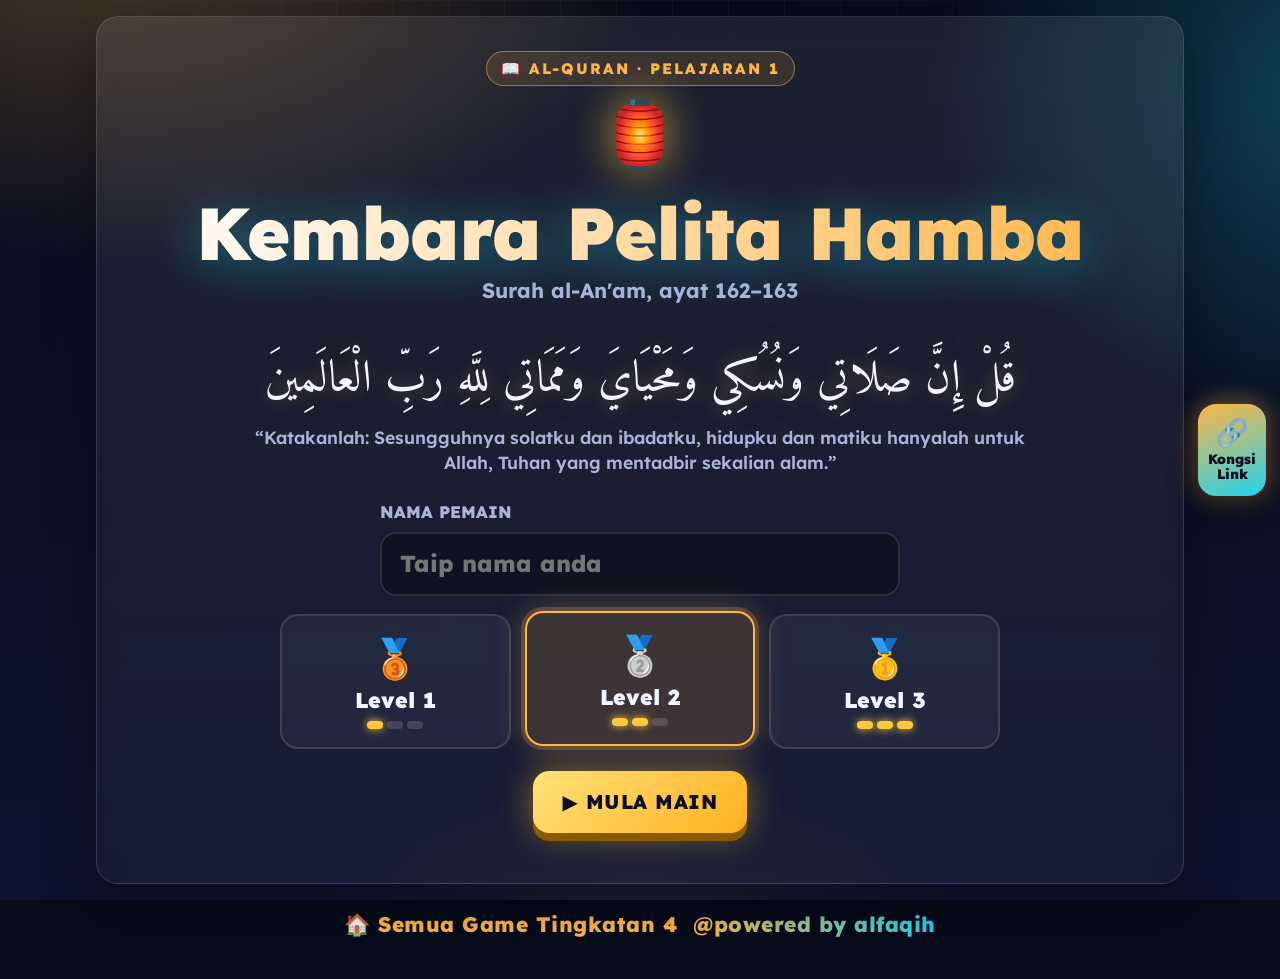
==== commit 55aa41ea: "Elak cache lama pelayar supaya butang Kongsi Link terus kelihatan Co-Authored-By: Claude Opus 5.5 <n" ====
--- a/p1/index.html
+++ b/p1/index.html
@@ -5,10 +5,10 @@
 <meta name="viewport" content="width=device-width, initial-scale=1">
 <title>Gamifikasi Alfaqih – Tingkatan 4</title>
 <link rel="preconnect" href="https://fonts.googleapis.com"><link rel="preconnect" href="https://fonts.gstatic.com" crossorigin>
-<link rel="stylesheet" href="../assets/engine.css">
+<link rel="stylesheet" href="../assets/engine.css?v=1795306073">
 </head>
 <body>
-<script src="lesson.js"></script>
-<script src="../assets/engine.js"></script>
+<script src="lesson.js?v=1795306073"></script>
+<script src="../assets/engine.js?v=1795306073"></script>
 </body>
 </html>
--- a/assets/engine.css
+++ b/assets/engine.css
@@ -242,3 +242,21 @@
 .foot a{text-decoration:none;margin-right:16px}
 .foot .pw{background:linear-gradient(90deg,var(--a),var(--b));-webkit-background-clip:text;background-clip:text;color:transparent}
 .center{text-align:center}.mt{margin-top:16px}
+
+/* Butang kongsi */
+.shFab{position:fixed;right:14px;top:50%;transform:translateY(-50%);z-index:35;display:flex;flex-direction:column;align-items:center;gap:4px;padding:14px 10px;border-radius:18px;
+ background:linear-gradient(160deg,var(--a),var(--b));color:#0A0F25;font-weight:900;font-size:.85rem;line-height:1.1;text-align:center;box-shadow:0 10px 30px rgba(0,0,0,.45),0 0 26px color-mix(in srgb,var(--a) 55%,transparent);transition:transform .15s}
+.shFab .i{font-size:1.7rem}
+.shFab:hover{transform:translateY(-50%) scale(1.07)}
+@media(max-width:760px){.shFab{top:auto;bottom:14px;transform:none;flex-direction:row;padding:10px 16px;border-radius:999px;font-size:.95rem}.shFab .t br{display:none}.shFab .i{font-size:1.3rem}.shFab:hover{transform:scale(1.05)}}
+.shBox{max-width:640px!important}
+.shTitle{font-weight:900;font-size:1.3rem;margin:4px 0 14px;color:var(--a)}
+.shLbl{font-weight:800;font-size:.85rem;letter-spacing:1.5px;color:var(--mut)}
+.shRow{display:flex;gap:10px;margin:6px 0 14px;flex-wrap:wrap}
+.shRow input{flex:1;min-width:200px;font:inherit;font-size:1.05rem;font-weight:700;padding:12px 14px;border-radius:14px;border:2px solid var(--line);background:rgba(0,0,0,.35);color:var(--txt)}
+.shBtns{display:flex;gap:10px;flex-wrap:wrap}
+.shBtns a{text-decoration:none}
+.shWa{background:linear-gradient(135deg,#25D366,#128C7E)!important;color:#fff!important}
+.shTg{background:linear-gradient(135deg,#2AABEE,#1E88C7)!important;color:#fff!important}
+.btn.copied{background:linear-gradient(135deg,#2EE59D,#10B981)!important}
+.shNote{color:var(--mut);font-weight:600;font-size:.95rem;margin:14px 0 0}
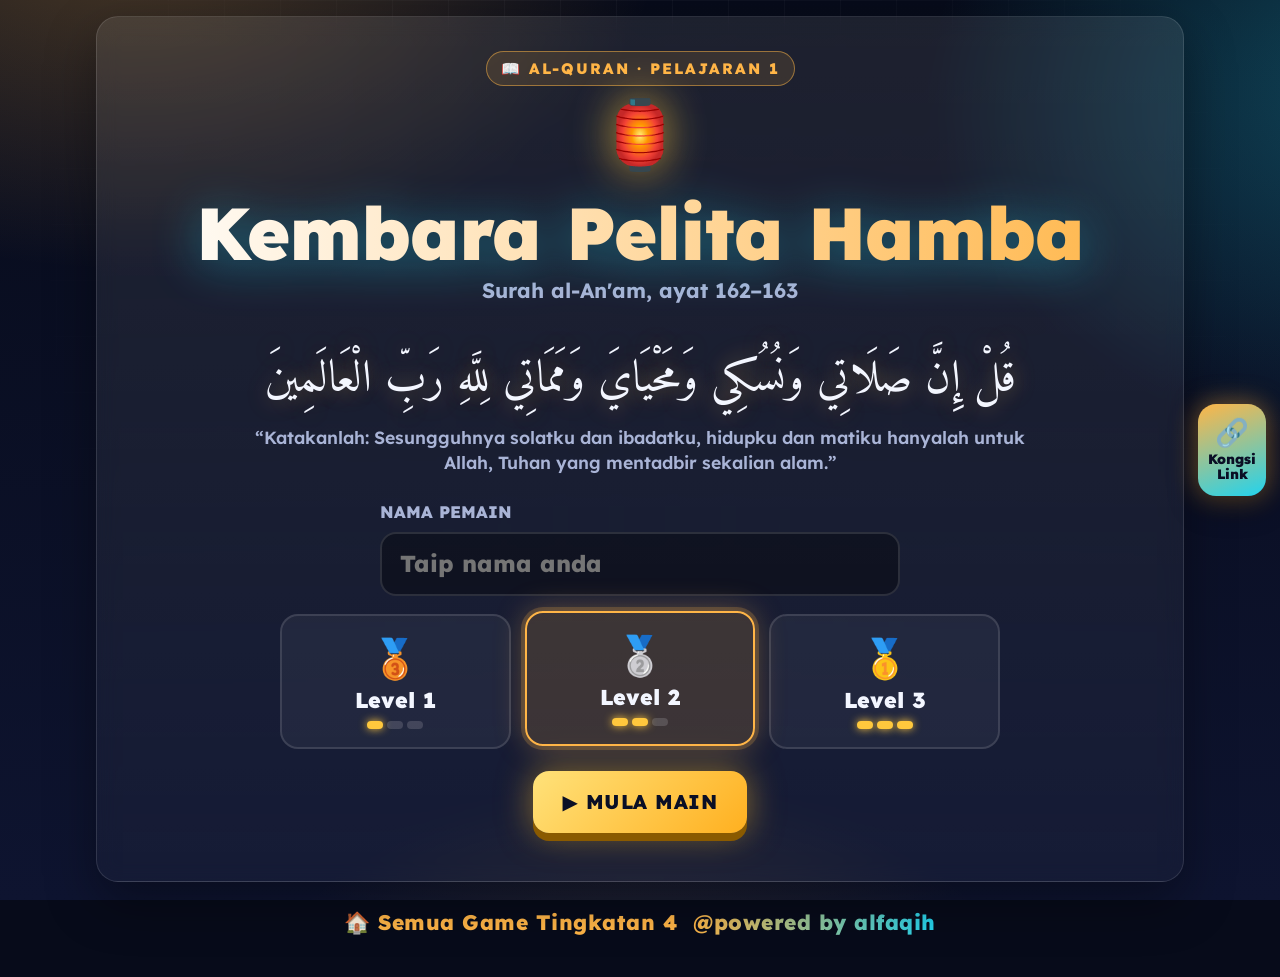
==== commit 91dd6b83: "Tambah misi Team Battle dalam semua 25 game Tingkatan 4 Misi ke-6 mod kelas (Pasukan Merah lawan Bir" ====
--- a/p1/index.html
+++ b/p1/index.html
@@ -5,10 +5,10 @@
 <meta name="viewport" content="width=device-width, initial-scale=1">
 <title>Gamifikasi Alfaqih – Tingkatan 4</title>
 <link rel="preconnect" href="https://fonts.googleapis.com"><link rel="preconnect" href="https://fonts.gstatic.com" crossorigin>
-<link rel="stylesheet" href="../assets/engine.css?v=1795306073">
+<link rel="stylesheet" href="../assets/engine.css?v=1795311219">
 </head>
 <body>
-<script src="lesson.js?v=1795306073"></script>
-<script src="../assets/engine.js?v=1795306073"></script>
+<script src="lesson.js?v=1795311219"></script>
+<script src="../assets/engine.js?v=1795311219"></script>
 </body>
 </html>
--- a/assets/engine.css
+++ b/assets/engine.css
@@ -72,7 +72,7 @@
 .xpbar .t{display:flex;justify-content:space-between;font-weight:800;font-size:.95rem;color:var(--mut)}
 .bar{height:14px;border-radius:999px;background:rgba(255,255,255,.08);overflow:hidden;border:1px solid var(--line)}
 .bar>i{display:block;height:100%;width:0;background:linear-gradient(90deg,var(--a),var(--b),var(--gold));transition:width .6s cubic-bezier(.2,.9,.3,1)}
-.missions{display:grid;grid-template-columns:repeat(5,1fr);gap:14px}
+.missions{display:grid;grid-template-columns:repeat(3,1fr);gap:14px}
 @media(max-width:980px){.missions{grid-template-columns:repeat(2,1fr)}}
 @media(max-width:520px){.missions{grid-template-columns:1fr}}
 .mis{position:relative;text-align:left;padding:18px;border-radius:20px;min-height:220px;display:flex;flex-direction:column;gap:6px;
@@ -260,3 +260,15 @@
 .shTg{background:linear-gradient(135deg,#2AABEE,#1E88C7)!important;color:#fff!important}
 .btn.copied{background:linear-gradient(135deg,#2EE59D,#10B981)!important}
 .shNote{color:var(--mut);font-weight:600;font-size:.95rem;margin:14px 0 0}
+
+/* Team Battle */
+.mt{margin-top:14px}
+.tug{display:flex;align-items:center;gap:10px;margin-bottom:10px}
+.tm{font-weight:900;font-size:1.05rem;padding:10px 12px;border-radius:14px;display:flex;align-items:center;gap:8px;white-space:nowrap}
+.tm b{font-size:1.8rem}.tm.t0{background:rgba(255,77,109,.2);border:2px solid #FF4D6D}.tm.t1{background:rgba(56,189,248,.2);border:2px solid #38BDF8}
+.rope{flex:1;position:relative;height:16px;border-radius:9px;background:repeating-linear-gradient(45deg,#c79a5b 0 8px,#a87a3f 8px 16px)}
+.rope .mid{position:absolute;left:50%;top:-12px;bottom:-12px;width:3px;background:#fff;opacity:.7}
+.knot{position:absolute;top:50%;transform:translate(-50%,-50%);font-size:2rem;transition:left .6s cubic-bezier(.3,1.5,.5,1)}
+.turn{text-align:center;font-weight:900;font-size:1.25rem;padding:10px;border-radius:14px;margin-bottom:12px;background:color-mix(in srgb,var(--tc) 25%,transparent);border:2px solid var(--tc)}
+#qh .qcard{text-align:center}
+@media(max-width:560px){.tm{font-size:.8rem;padding:6px}.tm b{font-size:1.3rem}}
